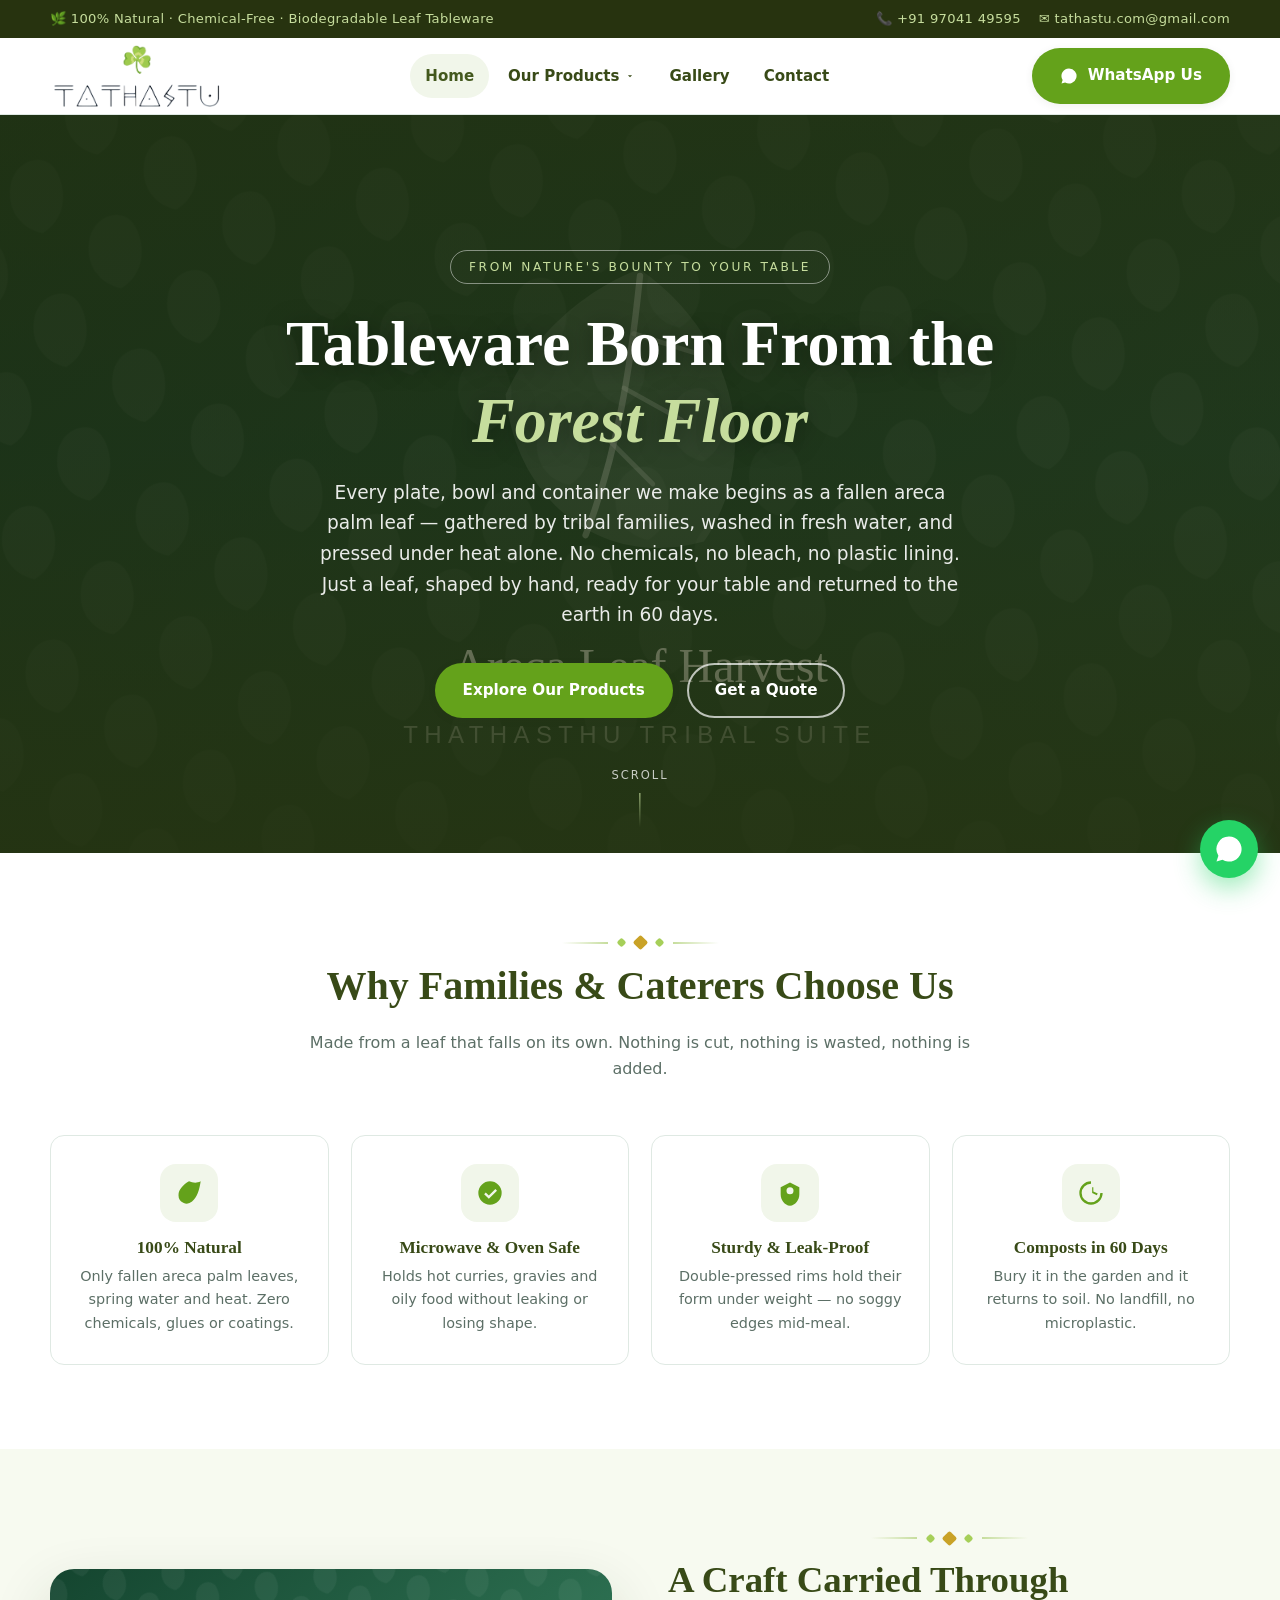
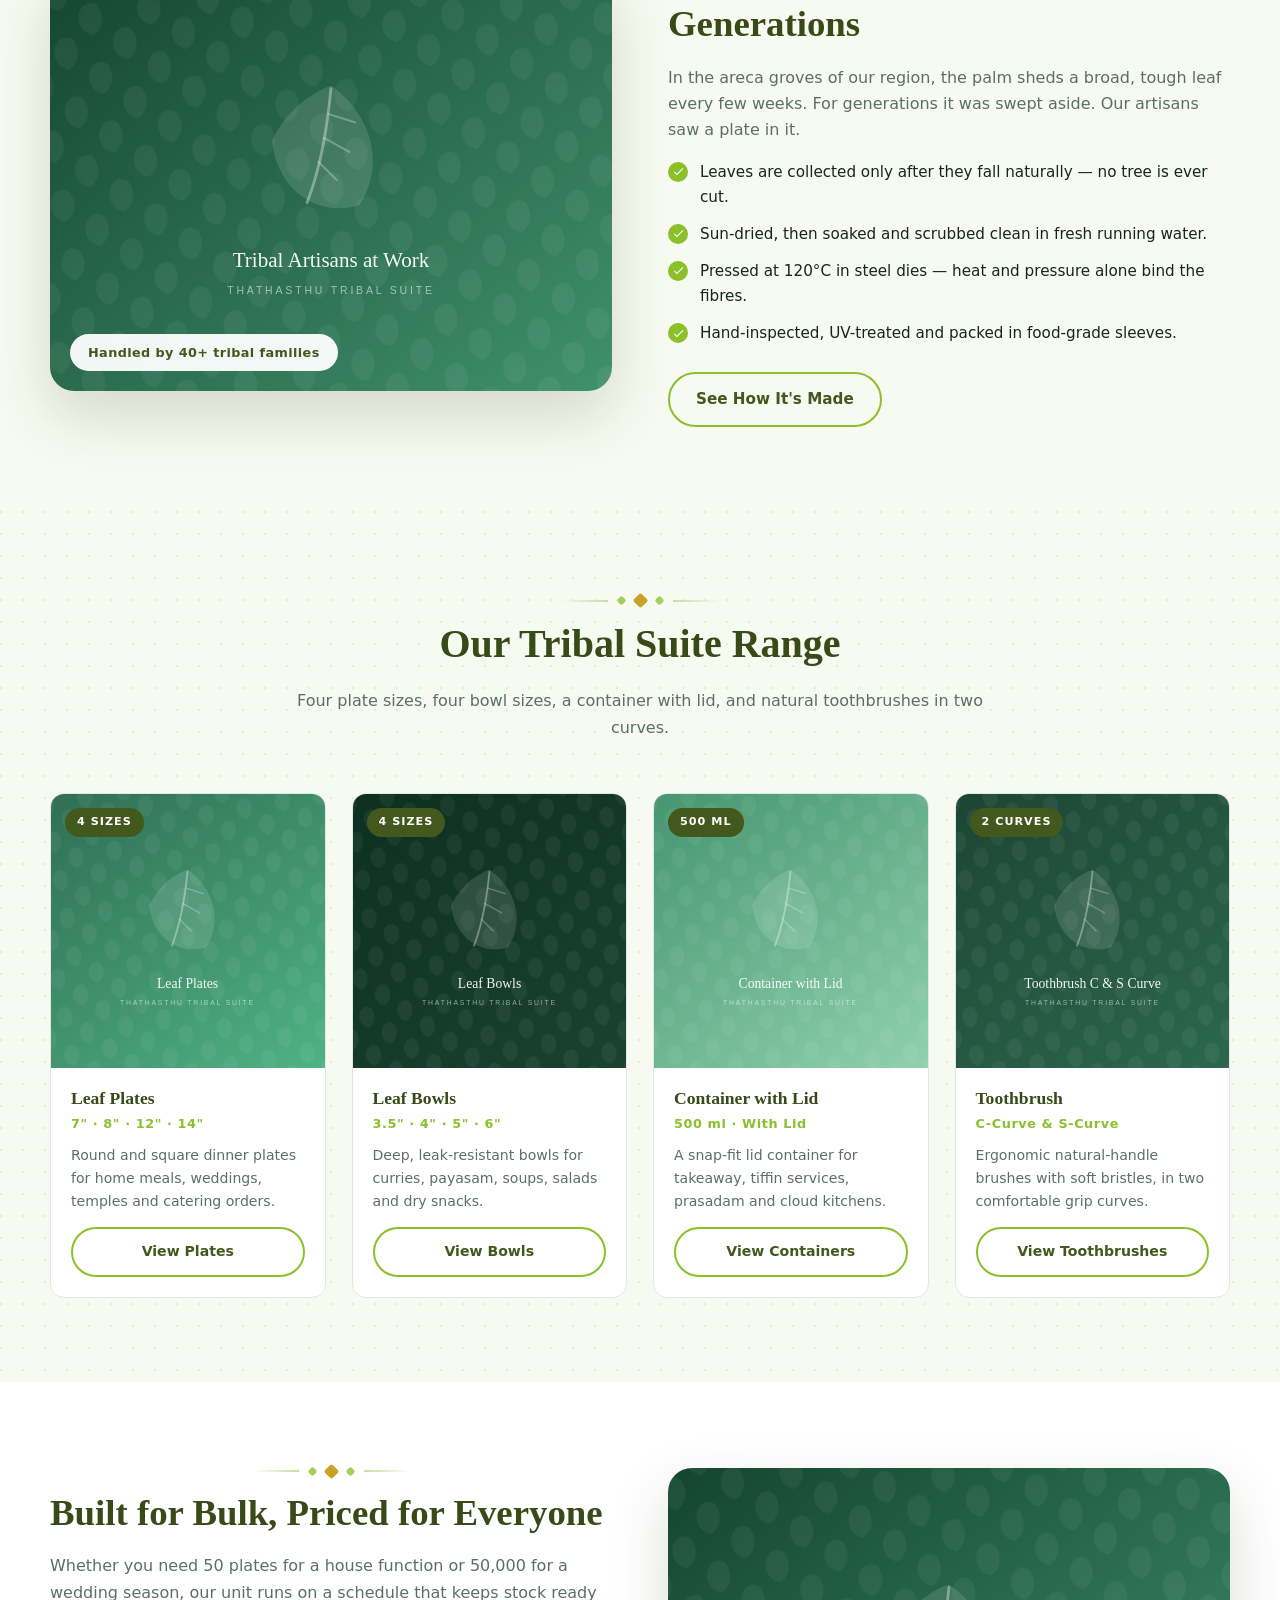
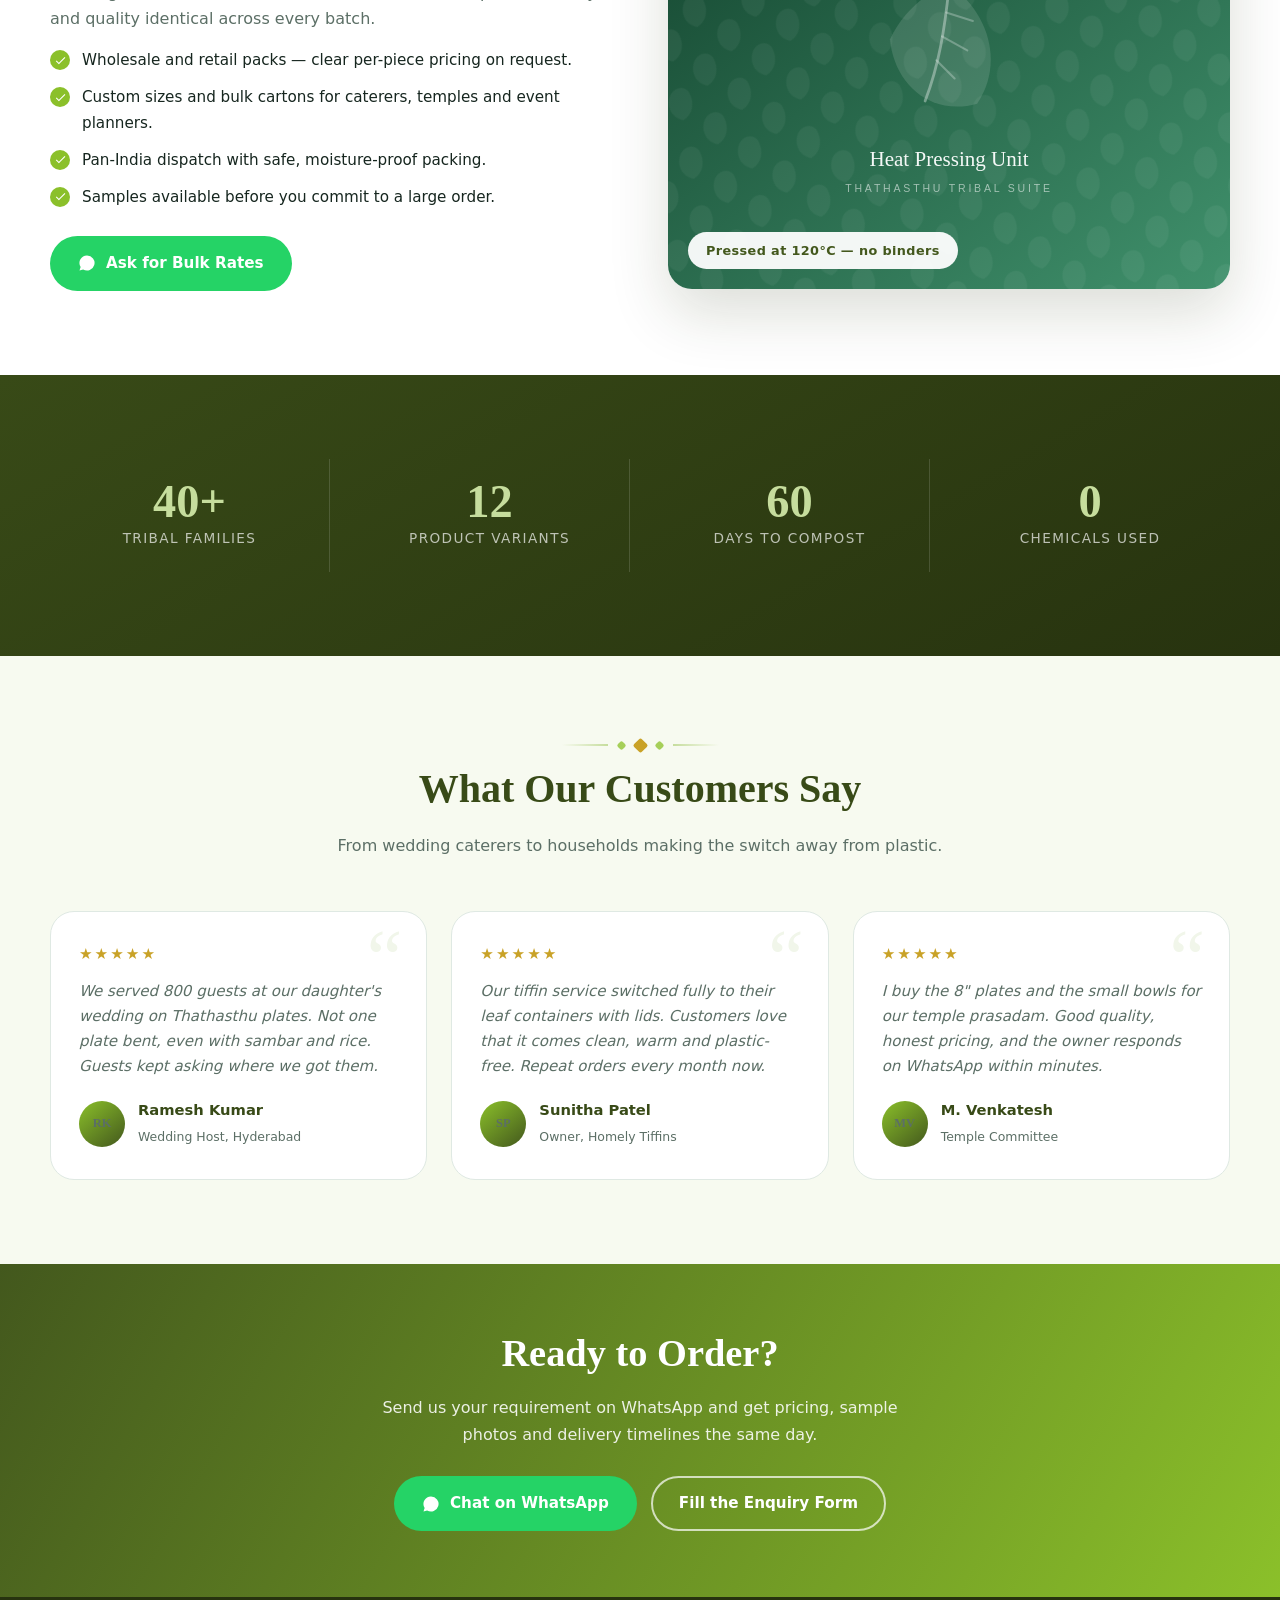
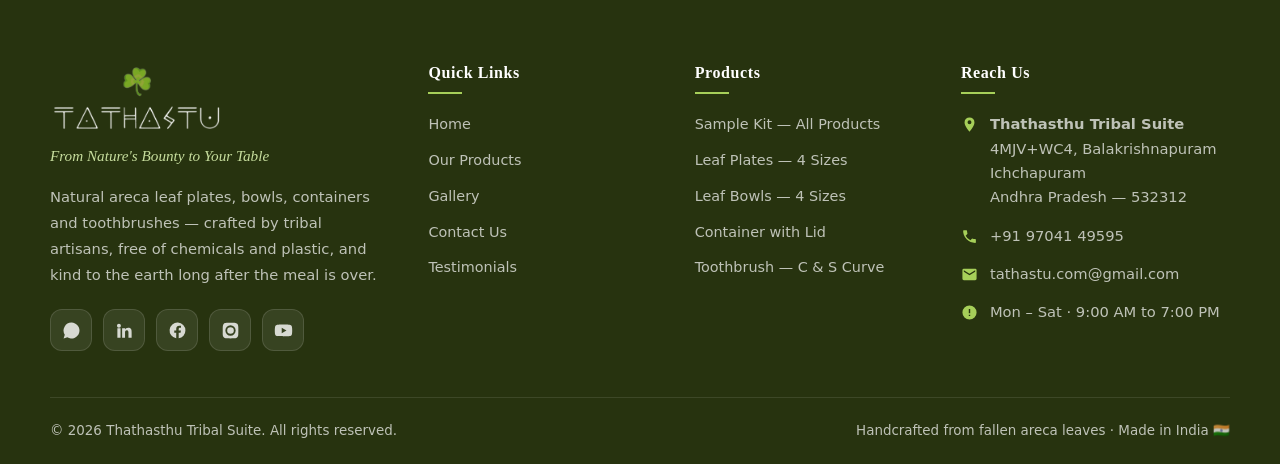
==== index.html @ 4247de31 "push" ====
<!DOCTYPE html>
<html lang="en">
<head>
<meta charset="UTF-8">
<meta name="viewport" content="width=device-width, initial-scale=1">
<title>Thathasthu Tribal Suite — Areca Leaf Plates, Bowls &amp; Containers</title>
<meta name="description" content="Thathasthu Tribal Suite crafts 100% natural areca leaf plates, bowls, containers with lid and toothbrushes. Chemical-free, biodegradable, microwave safe tableware made by tribal artisans.">
<link rel="canonical" href="https://tathastu-sustainable.com/">
<meta property="og:type" content="website">
<meta property="og:url" content="https://tathastu-sustainable.com/">
<meta property="og:title" content="Thathasthu Tribal Suite — Areca Leaf Plates, Bowls & Containers">
<meta property="og:description" content="Thathasthu Tribal Suite crafts 100% natural areca leaf plates, bowls, containers with lid and toothbrushes. Chemical-free, biodegradable, microwave safe tableware made by tribal artisans.">
<meta property="og:image" content="https://tathastu-sustainable.com/images/logo.png">
<meta name="twitter:card" content="summary_large_image">
<link rel="icon" type="image/png" href="images/favicon.png">
<link rel="stylesheet" href="assets/css/style.css">
</head>
<body>

<!-- ================= HEADER ================= -->
<div class="topbar">
  <div class="wrap">
    <span>🌿 100% Natural · Chemical-Free · Biodegradable Leaf Tableware</span>
    <div class="topbar-links">
      <a data-href="tel">📞 <span data-site="phone">+91 99999 99999</span></a>
      <a data-href="mail">✉ <span data-site="email">tathastu.com@gmail.com</span></a>
    </div>
  </div>
</div>

<header class="site-header">
  <div class="wrap">
    <a href="index.html" class="logo">
      <img src="images/logo.png" alt="Thathasthu" class="logo-img">
    </a>

    <nav class="nav" id="nav">
      <div class="nav-item"><a href="index.html">Home</a></div>

      <div class="nav-item has-sub">
        <a href="products.html">Our Products
          <svg class="caret" viewBox="0 0 24 24"><path d="M7 10l5 5 5-5z"/></svg>
        </a>
        <ul class="subnav">
          <li><a href="products.html#sample-kit">Sample Kit <span>1 of every product</span></a></li>
          <li><a href="products.html#plates">Leaf Plates <span>4 sizes · 7" to 14"</span></a></li>
          <li><a href="products.html#bowls">Leaf Bowls <span>4 sizes · 3.5" to 6"</span></a></li>
          <li><a href="products.html#containers">Container with Lid <span>Leak-resistant, stackable</span></a></li>
          <li><a href="products.html#toothbrush">Toothbrush <span>C-Curve &amp; S-Curve</span></a></li>
        </ul>
      </div>

      <div class="nav-item"><a href="gallery.html">Gallery</a></div>
      <div class="nav-item"><a href="contact.html">Contact</a></div>
    </nav>

    <div class="header-cta">
      <a class="btn btn-primary" data-wa="Hello Thathasthu! I'd like to enquire about your leaf products.">
        <svg viewBox="0 0 24 24"><path d="M17.5 14.4c-.3-.2-1.8-.9-2-1-.3-.1-.5-.2-.7.2s-.8 1-1 1.2c-.2.2-.4.2-.7.1-.3-.2-1.3-.5-2.4-1.5-.9-.8-1.5-1.8-1.7-2.1-.2-.3 0-.5.1-.7l.5-.6c.2-.2.2-.3.3-.5.1-.2 0-.4 0-.6l-1-2.2c-.2-.5-.5-.5-.7-.5h-.6c-.2 0-.6.1-.9.4-.3.3-1.2 1.1-1.2 2.7s1.2 3.2 1.3 3.4c.2.2 2.3 3.6 5.6 5 3.3 1.3 3.3.9 3.9.8.6 0 1.8-.7 2.1-1.5.3-.7.3-1.4.2-1.5-.1-.2-.3-.3-.6-.4zM12 2a10 10 0 0 0-8.5 15.3L2 22l4.8-1.5A10 10 0 1 0 12 2z"/></svg>
        WhatsApp Us
      </a>
      <button class="burger" aria-label="Menu" aria-controls="nav"><i></i></button>
    </div>
  </div>
</header>
<div class="nav-backdrop"></div>

<!-- ================= HERO ================= -->
<section class="hero">
  <div class="hero-bg" data-bg="images/hero-forest-leaf.jpg" data-label="Areca Leaf Harvest"></div>
  <div class="wrap hero-inner">
    <span class="eyebrow">From Nature's Bounty to Your Table</span>
    <h1>Tableware Born From the <em>Forest Floor</em></h1>
    <p>
      Every plate, bowl and container we make begins as a fallen areca palm leaf — gathered by tribal
      families, washed in fresh water, and pressed under heat alone. No chemicals, no bleach, no plastic
      lining. Just a leaf, shaped by hand, ready for your table and returned to the earth in 60 days.
    </p>
    <div class="hero-actions">
      <a href="products.html" class="btn btn-primary">Explore Our Products</a>
      <a href="contact.html" class="btn btn-ghost">Get a Quote</a>
    </div>
  </div>
  <span class="scroll-cue">Scroll</span>
</section>

<!-- ================= WHY US ================= -->
<section class="section">
  <div class="wrap">
    <div class="section-head reveal">
      <div class="motif"><span></span><span></span><span></span></div>
      <h2>Why Families &amp; Caterers Choose Us</h2>
      <p>Made from a leaf that falls on its own. Nothing is cut, nothing is wasted, nothing is added.</p>
    </div>
    <div class="features">
      <div class="feature reveal">
        <span class="ico"><svg viewBox="0 0 24 24"><path d="M12 2C7 5 3 9 3 14a7 7 0 0 0 11.6 5.3C19 16 21 9 22 2c-4 2-7 1-10 0z"/></svg></span>
        <h3>100% Natural</h3>
        <p>Only fallen areca palm leaves, spring water and heat. Zero chemicals, glues or coatings.</p>
      </div>
      <div class="feature reveal">
        <span class="ico"><svg viewBox="0 0 24 24"><path d="M12 22a10 10 0 1 1 0-20 10 10 0 0 1 0 20zm-1-5 7-7-1.4-1.4L11 14.2 8.4 11.6 7 13z"/></svg></span>
        <h3>Microwave &amp; Oven Safe</h3>
        <p>Holds hot curries, gravies and oily food without leaking or losing shape.</p>
      </div>
      <div class="feature reveal">
        <span class="ico"><svg viewBox="0 0 24 24"><path d="M12 3 4 7v6c0 5 3.4 9.3 8 10 4.6-.7 8-5 8-10V7l-8-4zm0 4a3 3 0 1 1 0 6 3 3 0 0 1 0-6z"/></svg></span>
        <h3>Sturdy &amp; Leak-Proof</h3>
        <p>Double-pressed rims hold their form under weight — no soggy edges mid-meal.</p>
      </div>
      <div class="feature reveal">
        <span class="ico"><svg viewBox="0 0 24 24"><path d="M12 2a10 10 0 1 0 10 10h-2a8 8 0 1 1-8-8V2zm1 5v5l4 2 .8-1.6L14 10.8V7z"/></svg></span>
        <h3>Composts in 60 Days</h3>
        <p>Bury it in the garden and it returns to soil. No landfill, no microplastic.</p>
      </div>
    </div>
  </div>
</section>

<!-- ================= STORY SPLIT 1 ================= -->
<section class="section section--tint">
  <div class="wrap split">
    <div class="split-media reveal">
      <img src="images/story-artisan.jpg" data-label="Tribal Artisans at Work" data-seed="1" alt="Tribal artisan sorting areca palm leaves before pressing">
      <span class="badge">Handled by 40+ tribal families</span>
    </div>
    <div class="split-body reveal">
      <div class="motif"><span></span><span></span><span></span></div>
      <h2>A Craft Carried Through Generations</h2>
      <p>
        In the areca groves of our region, the palm sheds a broad, tough leaf every few weeks. For
        generations it was swept aside. Our artisans saw a plate in it.
      </p>
      <ul class="checklist">
        <li>Leaves are collected only after they fall naturally — no tree is ever cut.</li>
        <li>Sun-dried, then soaked and scrubbed clean in fresh running water.</li>
        <li>Pressed at 120°C in steel dies — heat and pressure alone bind the fibres.</li>
        <li>Hand-inspected, UV-treated and packed in food-grade sleeves.</li>
      </ul>
      <a href="gallery.html" class="btn btn-outline">See How It's Made</a>
    </div>
  </div>
</section>

<!-- ================= PRODUCT PREVIEW ================= -->
<section class="section section--pattern">
  <div class="wrap">
    <div class="section-head reveal">
      <div class="motif"><span></span><span></span><span></span></div>
      <h2>Our Tribal Suite Range</h2>
      <p>Four plate sizes, four bowl sizes, a container with lid, and natural toothbrushes in two curves.</p>
    </div>

    <div class="product-grid">
      <article class="card reveal">
        <div class="card-media">
          <span class="tag">4 Sizes</span>
          <img src="images/cat-plates.jpg" data-label="Leaf Plates" data-seed="2" alt="Areca leaf plates in four sizes stacked together">
        </div>
        <div class="card-body">
          <h3>Leaf Plates</h3>
          <div class="size">7" · 8" · 12" · 14"</div>
          <p>Round and square dinner plates for home meals, weddings, temples and catering orders.</p>
          <a href="products.html#plates" class="btn btn-outline">View Plates</a>
        </div>
      </article>

      <article class="card reveal">
        <div class="card-media">
          <span class="tag">4 Sizes</span>
          <img src="images/cat-bowls.jpg" data-label="Leaf Bowls" data-seed="3" alt="Areca leaf bowls in four capacities">
        </div>
        <div class="card-body">
          <h3>Leaf Bowls</h3>
          <div class="size">3.5" · 4" · 5" · 6"</div>
          <p>Deep, leak-resistant bowls for curries, payasam, soups, salads and dry snacks.</p>
          <a href="products.html#bowls" class="btn btn-outline">View Bowls</a>
        </div>
      </article>

      <article class="card reveal">
        <div class="card-media">
          <span class="tag">500 ml</span>
          <img src="images/cat-container.jpg" data-label="Container with Lid" data-seed="4" alt="Areca leaf food container with matching lid">
        </div>
        <div class="card-body">
          <h3>Container with Lid</h3>
          <div class="size">500 ml · With Lid</div>
          <p>A snap-fit lid container for takeaway, tiffin services, prasadam and cloud kitchens.</p>
          <a href="products.html#containers" class="btn btn-outline">View Containers</a>
        </div>
      </article>

      <article class="card reveal">
        <div class="card-media">
          <span class="tag">2 Curves</span>
          <img src="images/cat-toothbrush.jpg" data-label="Toothbrush C &amp; S Curve" data-seed="5" alt="Natural toothbrushes in C-curve and S-curve handle shapes">
        </div>
        <div class="card-body">
          <h3>Toothbrush</h3>
          <div class="size">C-Curve &amp; S-Curve</div>
          <p>Ergonomic natural-handle brushes with soft bristles, in two comfortable grip curves.</p>
          <a href="products.html#toothbrush" class="btn btn-outline">View Toothbrushes</a>
        </div>
      </article>
    </div>
  </div>
</section>

<!-- ================= STORY SPLIT 2 ================= -->
<section class="section">
  <div class="wrap split reverse">
    <div class="split-media reveal">
      <img src="images/story-pressing.jpg" data-label="Heat Pressing Unit" data-seed="6" alt="Leaf being heat pressed into a plate in the production unit">
      <span class="badge">Pressed at 120°C — no binders</span>
    </div>
    <div class="split-body reveal">
      <div class="motif"><span></span><span></span><span></span></div>
      <h2>Built for Bulk, Priced for Everyone</h2>
      <p>
        Whether you need 50 plates for a house function or 50,000 for a wedding season, our unit
        runs on a schedule that keeps stock ready and quality identical across every batch.
      </p>
      <ul class="checklist">
        <li>Wholesale and retail packs — clear per-piece pricing on request.</li>
        <li>Custom sizes and bulk cartons for caterers, temples and event planners.</li>
        <li>Pan-India dispatch with safe, moisture-proof packing.</li>
        <li>Samples available before you commit to a large order.</li>
      </ul>
      <a class="btn btn-wa" data-wa="Hello Thathasthu! I'd like bulk pricing for leaf plates and bowls. Please share your rate list.">
        <svg viewBox="0 0 24 24"><path d="M17.5 14.4c-.3-.2-1.8-.9-2-1-.3-.1-.5-.2-.7.2s-.8 1-1 1.2c-.2.2-.4.2-.7.1-.3-.2-1.3-.5-2.4-1.5-.9-.8-1.5-1.8-1.7-2.1-.2-.3 0-.5.1-.7l.5-.6c.2-.2.2-.3.3-.5.1-.2 0-.4 0-.6l-1-2.2c-.2-.5-.5-.5-.7-.5h-.6c-.2 0-.6.1-.9.4-.3.3-1.2 1.1-1.2 2.7s1.2 3.2 1.3 3.4c.2.2 2.3 3.6 5.6 5 3.3 1.3 3.3.9 3.9.8.6 0 1.8-.7 2.1-1.5.3-.7.3-1.4.2-1.5-.1-.2-.3-.3-.6-.4zM12 2a10 10 0 0 0-8.5 15.3L2 22l4.8-1.5A10 10 0 1 0 12 2z"/></svg>
        Ask for Bulk Rates
      </a>
    </div>
  </div>
</section>

<!-- ================= STATS ================= -->
<section class="section section--dark">
  <div class="wrap">
    <div class="stats">
      <div class="stat reveal"><b>40+</b><span>Tribal Families</span></div>
      <div class="stat reveal"><b>12</b><span>Product Variants</span></div>
      <div class="stat reveal"><b>60</b><span>Days to Compost</span></div>
      <div class="stat reveal"><b>0</b><span>Chemicals Used</span></div>
    </div>
  </div>
</section>

<!-- ================= TESTIMONIALS ================= -->
<section class="section section--tint" id="testimonials">
  <div class="wrap">
    <div class="section-head reveal">
      <div class="motif"><span></span><span></span><span></span></div>
      <h2>What Our Customers Say</h2>
      <p>From wedding caterers to households making the switch away from plastic.</p>
    </div>
    <div class="testi-track">
      <div class="testi reveal">
        <div class="stars">★★★★★</div>
        <p>We served 800 guests at our daughter's wedding on Thathasthu plates. Not one plate bent, even with sambar and rice. Guests kept asking where we got them.</p>
        <div class="testi-who">
          <span class="avatar">RK</span>
          <div><b>Ramesh Kumar</b><span>Wedding Host, Hyderabad</span></div>
        </div>
      </div>
      <div class="testi reveal">
        <div class="stars">★★★★★</div>
        <p>Our tiffin service switched fully to their leaf containers with lids. Customers love that it comes clean, warm and plastic-free. Repeat orders every month now.</p>
        <div class="testi-who">
          <span class="avatar">SP</span>
          <div><b>Sunitha Patel</b><span>Owner, Homely Tiffins</span></div>
        </div>
      </div>
      <div class="testi reveal">
        <div class="stars">★★★★★</div>
        <p>I buy the 8" plates and the small bowls for our temple prasadam. Good quality, honest pricing, and the owner responds on WhatsApp within minutes.</p>
        <div class="testi-who">
          <span class="avatar">MV</span>
          <div><b>M. Venkatesh</b><span>Temple Committee</span></div>
        </div>
      </div>
    </div>
  </div>
</section>

<!-- ================= CTA ================= -->
<section class="cta-band">
  <div class="wrap">
    <h2>Ready to Order?</h2>
    <p>Send us your requirement on WhatsApp and get pricing, sample photos and delivery timelines the same day.</p>
    <div class="hero-actions">
      <a class="btn btn-wa" data-wa="Hello Thathasthu! I'd like to place an order. Please share your product list and prices.">
        <svg viewBox="0 0 24 24"><path d="M17.5 14.4c-.3-.2-1.8-.9-2-1-.3-.1-.5-.2-.7.2s-.8 1-1 1.2c-.2.2-.4.2-.7.1-.3-.2-1.3-.5-2.4-1.5-.9-.8-1.5-1.8-1.7-2.1-.2-.3 0-.5.1-.7l.5-.6c.2-.2.2-.3.3-.5.1-.2 0-.4 0-.6l-1-2.2c-.2-.5-.5-.5-.7-.5h-.6c-.2 0-.6.1-.9.4-.3.3-1.2 1.1-1.2 2.7s1.2 3.2 1.3 3.4c.2.2 2.3 3.6 5.6 5 3.3 1.3 3.3.9 3.9.8.6 0 1.8-.7 2.1-1.5.3-.7.3-1.4.2-1.5-.1-.2-.3-.3-.6-.4zM12 2a10 10 0 0 0-8.5 15.3L2 22l4.8-1.5A10 10 0 1 0 12 2z"/></svg>
        Chat on WhatsApp
      </a>
      <a href="contact.html" class="btn btn-ghost">Fill the Enquiry Form</a>
    </div>
  </div>
</section>

<!-- ================= FOOTER ================= -->
<footer class="site-footer">
  <div class="wrap">
    <div class="footer-grid">
      <div>
        <div class="footer-logo">
          <img src="images/logo-white.png" alt="Thathasthu" class="logo-img">
        </div>
        <span class="footer-tagline">From Nature's Bounty to Your Table</span>
        <p>
          Natural areca leaf plates, bowls, containers and toothbrushes — crafted by tribal artisans,
          free of chemicals and plastic, and kind to the earth long after the meal is over.
        </p>
        <div class="socials">
          <a class="wa" data-social="whatsapp" target="_blank" rel="noopener" aria-label="WhatsApp">
            <svg viewBox="0 0 24 24"><path d="M17.5 14.4c-.3-.2-1.8-.9-2-1-.3-.1-.5-.2-.7.2s-.8 1-1 1.2c-.2.2-.4.2-.7.1-.3-.2-1.3-.5-2.4-1.5-.9-.8-1.5-1.8-1.7-2.1-.2-.3 0-.5.1-.7l.5-.6c.2-.2.2-.3.3-.5.1-.2 0-.4 0-.6l-1-2.2c-.2-.5-.5-.5-.7-.5h-.6c-.2 0-.6.1-.9.4-.3.3-1.2 1.1-1.2 2.7s1.2 3.2 1.3 3.4c.2.2 2.3 3.6 5.6 5 3.3 1.3 3.3.9 3.9.8.6 0 1.8-.7 2.1-1.5.3-.7.3-1.4.2-1.5-.1-.2-.3-.3-.6-.4zM12 2a10 10 0 0 0-8.5 15.3L2 22l4.8-1.5A10 10 0 1 0 12 2z"/></svg>
          </a>
          <a class="li" data-social="linkedin" target="_blank" rel="noopener" aria-label="LinkedIn">
            <svg viewBox="0 0 24 24"><path d="M4.98 3.5a2.5 2.5 0 1 1 0 5 2.5 2.5 0 0 1 0-5zM3 9h4v12H3zM9 9h3.8v1.7h.05c.53-1 1.83-2.05 3.76-2.05C20.4 8.65 21 11 21 14.1V21h-4v-6.1c0-1.45-.03-3.3-2-3.3-2.01 0-2.32 1.57-2.32 3.2V21H9z"/></svg>
          </a>
          <a class="fb" data-social="facebook" target="_blank" rel="noopener" aria-label="Facebook">
            <svg viewBox="0 0 24 24"><path d="M22 12a10 10 0 1 0-11.6 9.9v-7H7.9V12h2.5V9.8c0-2.5 1.5-3.9 3.8-3.9 1.1 0 2.2.2 2.2.2v2.5h-1.3c-1.2 0-1.6.8-1.6 1.6V12h2.8l-.45 2.9h-2.35v7A10 10 0 0 0 22 12z"/></svg>
          </a>
          <a class="ig" data-social="instagram" target="_blank" rel="noopener" aria-label="Instagram">
            <svg viewBox="0 0 24 24"><path d="M12 2.2c3.2 0 3.6 0 4.9.07 1.2.05 1.8.25 2.2.42.6.22 1 .48 1.4.9.42.4.68.8.9 1.4.17.4.37 1 .42 2.2.07 1.3.07 1.7.07 4.9s0 3.6-.07 4.9c-.05 1.2-.25 1.8-.42 2.2-.22.6-.48 1-.9 1.4-.4.42-.8.68-1.4.9-.4.17-1 .37-2.2.42-1.3.07-1.7.07-4.9.07s-3.6 0-4.9-.07c-1.2-.05-1.8-.25-2.2-.42-.6-.22-1-.48-1.4-.9-.42-.4-.68-.8-.9-1.4-.17-.4-.37-1-.42-2.2C2.2 15.6 2.2 15.2 2.2 12s0-3.6.07-4.9c.05-1.2.25-1.8.42-2.2.22-.6.48-1 .9-1.4.4-.42.8-.68 1.4-.9.4-.17 1-.37 2.2-.42C8.4 2.2 8.8 2.2 12 2.2zm0 3.3a6.5 6.5 0 1 0 0 13 6.5 6.5 0 0 0 0-13zm0 10.7a4.2 4.2 0 1 1 0-8.4 4.2 4.2 0 0 1 0 8.4zm6.8-10.9a1.5 1.5 0 1 1-3 0 1.5 1.5 0 0 1 3 0z"/></svg>
          </a>
          <a class="yt" data-social="youtube" target="_blank" rel="noopener" aria-label="YouTube">
            <svg viewBox="0 0 24 24"><path d="M23 12s0-3.5-.45-5.17a2.7 2.7 0 0 0-1.9-1.9C18.97 4.5 12 4.5 12 4.5s-6.97 0-8.65.43a2.7 2.7 0 0 0-1.9 1.9C1 8.5 1 12 1 12s0 3.5.45 5.17a2.7 2.7 0 0 0 1.9 1.9c1.68.43 8.65.43 8.65.43s6.97 0 8.65-.43a2.7 2.7 0 0 0 1.9-1.9C23 15.5 23 12 23 12zM9.75 15.5v-7l6 3.5z"/></svg>
          </a>
        </div>
      </div>

      <div>
        <h4>Quick Links</h4>
        <ul class="f-links">
          <li><a href="index.html">Home</a></li>
          <li><a href="products.html">Our Products</a></li>
          <li><a href="gallery.html">Gallery</a></li>
          <li><a href="contact.html">Contact Us</a></li>
          <li><a href="index.html#testimonials">Testimonials</a></li>
        </ul>
      </div>

      <div>
        <h4>Products</h4>
        <ul class="f-links">
          <li><a href="products.html#sample-kit">Sample Kit — All Products</a></li>
          <li><a href="products.html#plates">Leaf Plates — 4 Sizes</a></li>
          <li><a href="products.html#bowls">Leaf Bowls — 4 Sizes</a></li>
          <li><a href="products.html#containers">Container with Lid</a></li>
          <li><a href="products.html#toothbrush">Toothbrush — C &amp; S Curve</a></li>
        </ul>
      </div>

      <div>
        <h4>Reach Us</h4>
        <ul class="f-contact">
          <li>
            <svg viewBox="0 0 24 24"><path d="M12 2a7 7 0 0 0-7 7c0 5.3 7 13 7 13s7-7.7 7-13a7 7 0 0 0-7-7zm0 9.5A2.5 2.5 0 1 1 12 6a2.5 2.5 0 0 1 0 5.5z"/></svg>
            <span>
              <b data-site="addr1">Thathasthu Tribal Suite</b><br>
              <span data-site="addr2">4MJV+WC4, Balakrishnapuram</span><br>
              <span data-site="city">Ichchapuram</span><br>
              <span data-site="state">Andhra Pradesh</span> — <span data-site="pin">532312</span>
            </span>
          </li>
          <li>
            <svg viewBox="0 0 24 24"><path d="M6.6 10.8a15.5 15.5 0 0 0 6.6 6.6l2.2-2.2c.3-.3.7-.4 1-.2 1.2.4 2.4.6 3.6.6.6 0 1 .4 1 1V20c0 .6-.4 1-1 1A17 17 0 0 1 3 4c0-.6.4-1 1-1h3.5c.6 0 1 .4 1 1 0 1.3.2 2.5.6 3.6.1.3 0 .7-.2 1z"/></svg>
            <a data-href="tel"><span data-site="phone">+91 99999 99999</span></a>
          </li>
          <li>
            <svg viewBox="0 0 24 24"><path d="M20 4H4a2 2 0 0 0-2 2v12a2 2 0 0 0 2 2h16a2 2 0 0 0 2-2V6a2 2 0 0 0-2-2zm0 4-8 5-8-5V6l8 5 8-5z"/></svg>
            <a data-href="mail"><span data-site="email">tathastu.com@gmail.com</span></a>
          </li>
          <li>
            <svg viewBox="0 0 24 24"><path d="M12 2a10 10 0 1 0 10 10A10 10 0 0 0 12 2zm1 15h-2v-2h2zm0-4h-2V7h2z"/></svg>
            <span>Mon – Sat · 9:00 AM to 7:00 PM</span>
          </li>
        </ul>
      </div>
    </div>

    <div class="footer-bottom">
      <span>© <span data-site="year">2026</span> <span data-site="brand">Thathasthu</span> Tribal Suite. All rights reserved.</span>
      <span>Handcrafted from fallen areca leaves · Made in India 🇮🇳</span>
    </div>
  </div>
</footer>

<a class="wa-float" data-wa="Hello Thathasthu! I'd like to know more about your leaf products." aria-label="Chat on WhatsApp">
  <svg viewBox="0 0 24 24"><path d="M17.5 14.4c-.3-.2-1.8-.9-2-1-.3-.1-.5-.2-.7.2s-.8 1-1 1.2c-.2.2-.4.2-.7.1-.3-.2-1.3-.5-2.4-1.5-.9-.8-1.5-1.8-1.7-2.1-.2-.3 0-.5.1-.7l.5-.6c.2-.2.2-.3.3-.5.1-.2 0-.4 0-.6l-1-2.2c-.2-.5-.5-.5-.7-.5h-.6c-.2 0-.6.1-.9.4-.3.3-1.2 1.1-1.2 2.7s1.2 3.2 1.3 3.4c.2.2 2.3 3.6 5.6 5 3.3 1.3 3.3.9 3.9.8.6 0 1.8-.7 2.1-1.5.3-.7.3-1.4.2-1.5-.1-.2-.3-.3-.6-.4zM12 2a10 10 0 0 0-8.5 15.3L2 22l4.8-1.5A10 10 0 1 0 12 2z"/></svg>
</a>

<script src="assets/js/main.js"></script>
</body>
</html>
---- assets/css/style.css ----
/* ============================================================
   Thathasthu Tribal Suite — Apple Green & White Theme
   ============================================================ */

/* ---------- Design tokens ---------- */
:root {
  --forest-900: #27330f;
  --forest-800: #384a17;
  --forest-700: #43581d;
  --forest-600: #64a21b;
  --forest-500: #8bc02a;
  --forest-400: #a6cf59;
  --leaf-300: #c6dd9d;
  --leaf-100: #f1f6ea;

  --white: #ffffff;
  --cream: #f7faf0;
  --ink: #16261f;
  --muted: #5c6f66;
  --line: #dfe9e3;

  --clay: #b9743f;
  --gold: #c9a227;

  --shadow-sm: 0 2px 8px rgba(39, 51, 15, 0.07);
  --shadow-md: 0 10px 30px rgba(39, 51, 15, 0.1);
  --shadow-lg: 0 24px 60px rgba(39, 51, 15, 0.16);

  --radius: 14px;
  --radius-lg: 24px;

  --header-h: 76px;

  --font-display: "Georgia", "Iowan Old Style", "Times New Roman", serif;
  --font-body: "Segoe UI", system-ui, -apple-system, "Helvetica Neue", Arial, sans-serif;

  --wrap: 1180px;
}

/* ---------- Reset ---------- */
*,
*::before,
*::after { box-sizing: border-box; }

html { scroll-behavior: smooth; }

body {
  margin: 0;
  font-family: var(--font-body);
  color: var(--ink);
  background: var(--white);
  line-height: 1.65;
  -webkit-font-smoothing: antialiased;
  overflow-x: hidden;
}

img { max-width: 100%; display: block; }

a { color: var(--forest-600); text-decoration: none; }
a:hover { color: var(--forest-500); }

h1, h2, h3, h4 {
  font-family: var(--font-display);
  color: var(--forest-800);
  line-height: 1.2;
  margin: 0 0 0.5em;
  font-weight: 600;
}

p { margin: 0 0 1em; }

.wrap {
  width: min(100% - 40px, var(--wrap));
  margin-inline: auto;
}

/* ---------- Tribal motif divider ---------- */
.motif {
  display: flex;
  align-items: center;
  justify-content: center;
  gap: 10px;
  margin-bottom: 14px;
}
.motif span {
  width: 7px; height: 7px;
  background: var(--forest-400);
  transform: rotate(45deg);
  border-radius: 2px;
}
.motif span:nth-child(2) { width: 11px; height: 11px; background: var(--gold); }
.motif::before,
.motif::after {
  content: "";
  width: 46px; height: 2px;
  background: linear-gradient(90deg, transparent, var(--leaf-300));
}
.motif::after { background: linear-gradient(90deg, var(--leaf-300), transparent); }

/* ---------- Buttons ---------- */
.btn {
  display: inline-flex;
  align-items: center;
  gap: 10px;
  padding: 13px 26px;
  border-radius: 999px;
  font-weight: 600;
  font-size: 0.95rem;
  border: 2px solid transparent;
  cursor: pointer;
  transition: transform 0.18s ease, box-shadow 0.18s ease, background 0.18s ease, color 0.18s ease;
  font-family: inherit;
}
.btn:hover { transform: translateY(-2px); }
.btn-primary {
  background: var(--forest-600);
  color: var(--white);
  box-shadow: var(--shadow-sm);
}
.btn-primary:hover { background: var(--forest-700); color: var(--white); box-shadow: var(--shadow-md); }
.btn-ghost {
  background: transparent;
  color: var(--white);
  border-color: rgba(255, 255, 255, 0.7);
}
.btn-ghost:hover { background: var(--white); color: var(--forest-800); }
.btn-outline {
  background: transparent;
  color: var(--forest-700);
  border-color: var(--forest-500);
}
.btn-outline:hover { background: var(--forest-600); color: var(--white); }
.btn-wa { background: #25d366; color: #fff; }
.btn-wa:hover { background: #1da851; color: #fff; }
.btn svg { width: 18px; height: 18px; fill: currentColor; }

/* ============================================================
   HEADER
   ============================================================ */
.topbar {
  background: var(--forest-900);
  color: var(--leaf-300);
  font-size: 0.82rem;
  letter-spacing: 0.3px;
}
.topbar .wrap {
  display: flex;
  justify-content: space-between;
  align-items: center;
  gap: 16px;
  min-height: 38px;
  flex-wrap: wrap;
}
.topbar a { color: var(--leaf-300); }
.topbar a:hover { color: var(--white); }
.topbar-links { display: flex; gap: 18px; align-items: center; }

.site-header {
  position: sticky;
  top: 0;
  z-index: 60;
  background: rgba(255, 255, 255, 0.96);
  backdrop-filter: blur(10px);
  border-bottom: 1px solid var(--line);
  transition: box-shadow 0.25s ease;
}
.site-header.scrolled { box-shadow: var(--shadow-sm); }
.site-header .wrap {
  display: flex;
  align-items: center;
  justify-content: space-between;
  gap: 20px;
  min-height: var(--header-h);
}

/* Logo */
.logo { display: flex; align-items: center; gap: 12px; }
.logo-img { height: 70px; width: auto; display: block; }

/* Nav */
.nav { display: flex; align-items: center; gap: 4px; }
.nav-item { position: relative; }
.nav-item > a {
  display: flex;
  align-items: center;
  gap: 6px;
  padding: 10px 15px;
  border-radius: 999px;
  color: var(--forest-800);
  font-weight: 600;
  font-size: 0.94rem;
  transition: background 0.18s ease, color 0.18s ease;
}
.nav-item > a:hover,
.nav-item.active > a { background: var(--leaf-100); color: var(--forest-700); }
.nav-item > a .caret { width: 10px; height: 10px; fill: currentColor; transition: transform 0.2s ease; }
.nav-item:hover > a .caret { transform: rotate(180deg); }

/* Dropdown sub-headings */
.subnav {
  position: absolute;
  top: calc(100% + 10px);
  left: 0;
  min-width: 260px;
  background: var(--white);
  border: 1px solid var(--line);
  border-radius: var(--radius);
  box-shadow: var(--shadow-md);
  padding: 10px;
  opacity: 0;
  visibility: hidden;
  transform: translateY(8px);
  transition: all 0.2s ease;
  list-style: none;
  margin: 0;
}
.nav-item:hover .subnav,
.nav-item:focus-within .subnav {
  opacity: 1; visibility: visible; transform: translateY(0);
}
.subnav::before {
  content: "";
  position: absolute;
  top: -10px; left: 0; right: 0; height: 10px;
}
.subnav a {
  display: block;
  padding: 10px 14px;
  border-radius: 10px;
  color: var(--ink);
  font-size: 0.9rem;
  font-weight: 500;
}
.subnav a span { display: block; font-size: 0.76rem; color: var(--muted); font-weight: 400; }
.subnav a:hover { background: var(--leaf-100); color: var(--forest-700); }

.header-cta { display: flex; align-items: center; gap: 10px; }

/* Burger */
.burger {
  display: none;
  width: 46px; height: 46px;
  border: 1px solid var(--line);
  background: var(--white);
  border-radius: 12px;
  cursor: pointer;
  padding: 0;
  place-items: center;
}
.burger i {
  display: block;
  width: 20px; height: 2px;
  background: var(--forest-700);
  position: relative;
  transition: 0.25s;
}
.burger i::before, .burger i::after {
  content: ""; position: absolute; left: 0;
  width: 20px; height: 2px; background: var(--forest-700);
  transition: 0.25s;
}
.burger i::before { top: -6px; }
.burger i::after { top: 6px; }
.burger.open i { background: transparent; }
.burger.open i::before { top: 0; transform: rotate(45deg); }
.burger.open i::after { top: 0; transform: rotate(-45deg); }

/* ============================================================
   HERO / PAGE BANNERS
   ============================================================ */
.hero {
  position: relative;
  min-height: clamp(520px, 82vh, 780px);
  display: grid;
  place-items: center;
  text-align: center;
  color: var(--white);
  overflow: hidden;
  isolation: isolate;
}
.hero-bg {
  position: absolute;
  inset: 0;
  z-index: -2;
  background-size: cover;
  background-position: center;
  animation: slowzoom 22s ease-in-out infinite alternate;
}
@keyframes slowzoom { from { transform: scale(1); } to { transform: scale(1.08); } }
.hero::after {
  content: "";
  position: absolute; inset: 0; z-index: -1;
  background: linear-gradient(180deg, rgba(39, 51, 15, 0.72), rgba(39, 51, 15, 0.55) 45%, rgba(39, 51, 15, 0.85));
}
.hero-inner { padding: 90px 0; max-width: 860px; }
.hero .eyebrow,
.page-banner .eyebrow {
  display: inline-block;
  border: 1px solid rgba(255, 255, 255, 0.45);
  border-radius: 999px;
  padding: 6px 18px;
  font-size: 0.76rem;
  letter-spacing: 2.6px;
  text-transform: uppercase;
  margin-bottom: 22px;
  color: var(--leaf-300);
}
.hero h1 {
  color: var(--white);
  font-size: clamp(2.2rem, 5.4vw, 4rem);
  margin-bottom: 18px;
  text-shadow: 0 2px 24px rgba(0, 0, 0, 0.35);
}
.hero h1 em { color: var(--leaf-300); font-style: italic; }
.hero p {
  font-size: clamp(1rem, 1.6vw, 1.16rem);
  color: rgba(255, 255, 255, 0.9);
  max-width: 640px;
  margin: 0 auto 32px;
}
.hero-actions { display: flex; gap: 14px; justify-content: center; flex-wrap: wrap; }

.scroll-cue {
  position: absolute;
  bottom: 26px; left: 50%;
  transform: translateX(-50%);
  color: rgba(255, 255, 255, 0.75);
  font-size: 0.72rem;
  letter-spacing: 2px;
  text-transform: uppercase;
  display: grid;
  justify-items: center;
  gap: 8px;
}
.scroll-cue::after {
  content: "";
  width: 1px; height: 34px;
  background: linear-gradient(var(--leaf-300), transparent);
  animation: cue 1.8s ease-in-out infinite;
}
@keyframes cue { 0%,100% { opacity: 0.3; } 50% { opacity: 1; } }

/* Inner page banner */
.page-banner {
  position: relative;
  padding: 92px 0 76px;
  text-align: center;
  color: var(--white);
  isolation: isolate;
  overflow: hidden;
}
.page-banner .banner-bg {
  position: absolute; inset: 0; z-index: -2;
  background-size: cover; background-position: center;
}
.page-banner::after {
  content: ""; position: absolute; inset: 0; z-index: -1;
  background: linear-gradient(180deg, rgba(56, 74, 23, 0.86), rgba(39, 51, 15, 0.9));
}
.page-banner h1 { color: var(--white); font-size: clamp(2rem, 4.4vw, 3rem); margin-bottom: 10px; }
.page-banner p { color: rgba(255, 255, 255, 0.85); max-width: 620px; margin: 0 auto; }
.crumbs {
  font-size: 0.82rem;
  color: var(--leaf-300);
  margin-top: 18px;
  letter-spacing: 0.6px;
}
.crumbs a { color: rgba(255, 255, 255, 0.75); }
.crumbs a:hover { color: var(--white); }

/* ============================================================
   SECTIONS
   ============================================================ */
.section { padding: 84px 0; }
.section--tint { background: var(--cream); }
.section--leaf { background: var(--leaf-100); }
.section--dark {
  background: linear-gradient(150deg, var(--forest-800), var(--forest-900));
  color: rgba(255, 255, 255, 0.86);
}
.section--dark h2, .section--dark h3 { color: var(--white); }
.section--pattern {
  background-color: var(--cream);
  background-image:
    radial-gradient(circle at 1px 1px, rgba(100, 162, 27, 0.14) 1px, transparent 0);
  background-size: 22px 22px;
}

.section-head { text-align: center; max-width: 700px; margin: 0 auto 52px; }
.section-head h2 { font-size: clamp(1.7rem, 3.4vw, 2.5rem); }
.section-head p { color: var(--muted); margin: 0; }
.section--dark .section-head p { color: rgba(255, 255, 255, 0.72); }

/* Feature strip */
.features {
  display: grid;
  grid-template-columns: repeat(auto-fit, minmax(230px, 1fr));
  gap: 22px;
}
.feature {
  background: var(--white);
  border: 1px solid var(--line);
  border-radius: var(--radius);
  padding: 28px 24px;
  text-align: center;
  transition: transform 0.22s ease, box-shadow 0.22s ease, border-color 0.22s ease;
}
.feature:hover { transform: translateY(-6px); box-shadow: var(--shadow-md); border-color: var(--leaf-300); }
.feature .ico {
  width: 58px; height: 58px;
  margin: 0 auto 16px;
  border-radius: 16px;
  background: var(--leaf-100);
  display: grid; place-items: center;
}
.feature .ico svg { width: 28px; height: 28px; fill: var(--forest-600); }
.feature h3 { font-size: 1.08rem; margin-bottom: 6px; }
.feature p { font-size: 0.9rem; color: var(--muted); margin: 0; }

/* Split (image + text) blocks */
.split {
  display: grid;
  grid-template-columns: 1fr 1fr;
  gap: 56px;
  align-items: center;
}
.split.reverse .split-media { order: 2; }
.split-media {
  position: relative;
  border-radius: var(--radius-lg);
  overflow: hidden;
  box-shadow: var(--shadow-lg);
  aspect-ratio: 4 / 3;
}
.split-media img { width: 100%; height: 100%; object-fit: cover; }
.split-media .badge {
  position: absolute;
  left: 20px; bottom: 20px;
  background: rgba(255, 255, 255, 0.94);
  border-radius: 999px;
  padding: 8px 18px;
  font-size: 0.8rem;
  font-weight: 700;
  color: var(--forest-700);
  letter-spacing: 0.4px;
}
.split-body h2 { font-size: clamp(1.6rem, 3vw, 2.3rem); }
.split-body p { color: var(--muted); }
.checklist { list-style: none; padding: 0; margin: 0 0 26px; display: grid; gap: 12px; }
.checklist li { display: flex; gap: 12px; align-items: flex-start; font-size: 0.95rem; }
.checklist li::before {
  content: "";
  flex: none;
  width: 20px; height: 20px;
  margin-top: 2px;
  border-radius: 50%;
  background: var(--forest-500) url("data:image/svg+xml,%3Csvg xmlns='http://www.w3.org/2000/svg' viewBox='0 0 24 24' fill='white'%3E%3Cpath d='M9 16.2 4.8 12l-1.4 1.4L9 19 21 7l-1.4-1.4z'/%3E%3C/svg%3E") center/13px no-repeat;
}

/* Stats */
.stats {
  display: grid;
  grid-template-columns: repeat(auto-fit, minmax(180px, 1fr));
  gap: 20px;
  text-align: center;
}
.stat { padding: 20px; border-right: 1px solid rgba(255, 255, 255, 0.14); }
.stat:last-child { border-right: 0; }
.stat b {
  display: block;
  font-family: var(--font-display);
  font-size: clamp(2rem, 4vw, 2.9rem);
  color: var(--leaf-300);
  line-height: 1;
}
.stat span { font-size: 0.85rem; letter-spacing: 1.4px; text-transform: uppercase; opacity: 0.8; }

/* ============================================================
   PRODUCTS
   ============================================================ */
.cat-tabs {
  display: flex;
  flex-wrap: wrap;
  gap: 10px;
  justify-content: center;
  margin-bottom: 44px;
}
.cat-tabs button {
  padding: 10px 22px;
  border-radius: 999px;
  border: 1px solid var(--line);
  background: var(--white);
  color: var(--forest-700);
  font-weight: 600;
  font-size: 0.9rem;
  cursor: pointer;
  font-family: inherit;
  transition: 0.2s;
}
.cat-tabs button:hover { border-color: var(--forest-400); }
.cat-tabs button.active { background: var(--forest-600); color: var(--white); border-color: var(--forest-600); }

.product-group { margin-bottom: 74px; scroll-margin-top: 120px; }
.group-head {
  display: flex;
  align-items: flex-end;
  justify-content: space-between;
  gap: 24px;
  border-bottom: 2px solid var(--line);
  padding-bottom: 16px;
  margin-bottom: 34px;
  flex-wrap: wrap;
}
.group-head h2 { margin: 0; font-size: 1.7rem; }
.group-head p { margin: 4px 0 0; color: var(--muted); font-size: 0.92rem; }
.group-head .count {
  font-size: 0.78rem;
  background: var(--leaf-100);
  color: var(--forest-700);
  padding: 6px 14px;
  border-radius: 999px;
  font-weight: 700;
  letter-spacing: 0.6px;
}

.product-grid {
  display: grid;
  grid-template-columns: repeat(auto-fill, minmax(250px, 1fr));
  gap: 26px;
}
.card {
  background: var(--white);
  border: 1px solid var(--line);
  border-radius: var(--radius);
  overflow: hidden;
  display: flex;
  flex-direction: column;
  transition: transform 0.24s ease, box-shadow 0.24s ease, border-color 0.24s ease;
}
.card:hover { transform: translateY(-8px); box-shadow: var(--shadow-lg); border-color: var(--leaf-300); }
.card-media {
  position: relative;
  aspect-ratio: 1 / 1;
  background: var(--leaf-100);
  overflow: hidden;
}
.card-media img { width: 100%; height: 100%; object-fit: cover; transition: transform 0.5s ease; }
.card:hover .card-media img { transform: scale(1.07); }
.card-media .tag {
  position: absolute;
  top: 14px; left: 14px;
  background: var(--forest-700);
  color: var(--white);
  font-size: 0.7rem;
  font-weight: 700;
  letter-spacing: 1px;
  text-transform: uppercase;
  padding: 5px 12px;
  border-radius: 999px;
}
.card-body { padding: 20px; display: flex; flex-direction: column; flex: 1; }
.card-body h3 { font-size: 1.1rem; margin-bottom: 4px; }
.card-body .size {
  font-size: 0.8rem;
  color: var(--forest-500);
  font-weight: 700;
  letter-spacing: 0.6px;
  margin-bottom: 10px;
}
.card-body p { font-size: 0.88rem; color: var(--muted); flex: 1; }
.spec {
  list-style: none;
  padding: 0;
  margin: 0 0 16px;
  font-size: 0.82rem;
  color: var(--muted);
  display: grid;
  gap: 5px;
}
.spec li { display: flex; justify-content: space-between; border-bottom: 1px dashed var(--line); padding-bottom: 5px; }
.spec li b { color: var(--ink); font-weight: 600; }
.card .btn { width: 100%; justify-content: center; padding: 11px 18px; font-size: 0.88rem; }

/* ============================================================
   GALLERY
   ============================================================ */
.gallery-grid {
  display: grid;
  grid-template-columns: repeat(auto-fit, minmax(260px, 1fr));
  grid-auto-rows: 220px;
  gap: 18px;
}
.gal {
  position: relative;
  border-radius: var(--radius);
  overflow: hidden;
  cursor: pointer;
  background: var(--forest-700);
}
.gal.tall { grid-row: span 2; }
.gal.wide { grid-column: span 2; }
.gal img { width: 100%; height: 100%; object-fit: cover; transition: transform 0.6s ease; }
.gal:hover img { transform: scale(1.09); }
.gal figcaption {
  position: absolute;
  inset: auto 0 0 0;
  padding: 40px 18px 16px;
  background: linear-gradient(transparent, rgba(39, 51, 15, 0.92));
  color: var(--white);
  font-size: 0.9rem;
  font-weight: 600;
  transform: translateY(6px);
  opacity: 0;
  transition: 0.3s ease;
}
.gal figcaption span { display: block; font-size: 0.76rem; font-weight: 400; color: var(--leaf-300); }
.gal:hover figcaption { transform: translateY(0); opacity: 1; }

/* Lightbox */
.lightbox {
  position: fixed;
  inset: 0;
  z-index: 200;
  background: rgba(6, 26, 18, 0.94);
  display: none;
  place-items: center;
  padding: 30px;
}
.lightbox.open { display: grid; }
.lightbox img { max-width: min(1000px, 92vw); max-height: 82vh; border-radius: 12px; box-shadow: var(--shadow-lg); }
.lightbox .lb-cap { color: var(--leaf-300); text-align: center; margin-top: 16px; font-size: 0.92rem; }
.lb-close, .lb-nav {
  position: absolute;
  background: rgba(255, 255, 255, 0.12);
  border: 1px solid rgba(255, 255, 255, 0.25);
  color: #fff;
  width: 48px; height: 48px;
  border-radius: 50%;
  font-size: 1.4rem;
  cursor: pointer;
  display: grid; place-items: center;
  transition: 0.2s;
}
.lb-close:hover, .lb-nav:hover { background: var(--forest-500); }
.lb-close { top: 24px; right: 24px; }
.lb-nav.prev { left: 24px; top: 50%; transform: translateY(-50%); }
.lb-nav.next { right: 24px; top: 50%; transform: translateY(-50%); }

/* ============================================================
   CONTACT
   ============================================================ */
.contact-grid {
  display: grid;
  grid-template-columns: 1.05fr 0.95fr;
  gap: 44px;
  align-items: start;
}
.form-card {
  background: var(--white);
  border: 1px solid var(--line);
  border-radius: var(--radius-lg);
  padding: 36px;
  box-shadow: var(--shadow-md);
}
.form-card h2 { font-size: 1.55rem; margin-bottom: 4px; }
.form-card > p { color: var(--muted); font-size: 0.92rem; margin-bottom: 26px; }
.field { margin-bottom: 18px; }
.field label {
  display: block;
  font-size: 0.84rem;
  font-weight: 700;
  color: var(--forest-700);
  margin-bottom: 7px;
  letter-spacing: 0.3px;
}
.field label .req { color: var(--clay); }
.field input,
.field select,
.field textarea {
  width: 100%;
  padding: 13px 15px;
  border: 1px solid var(--line);
  border-radius: 10px;
  font-family: inherit;
  font-size: 0.94rem;
  color: var(--ink);
  background: var(--cream);
  transition: 0.2s;
}
.field input:focus,
.field select:focus,
.field textarea:focus {
  outline: none;
  border-color: var(--forest-500);
  background: var(--white);
  box-shadow: 0 0 0 4px rgba(139, 192, 42, 0.14);
}
.field textarea { resize: vertical; min-height: 110px; }
.field .hint { font-size: 0.76rem; color: var(--muted); margin-top: 6px; }
.field.error input, .field.error select, .field.error textarea { border-color: #c0392b; background: #fdf3f2; }
.field .err-msg { display: none; color: #c0392b; font-size: 0.76rem; margin-top: 6px; }
.field.error .err-msg { display: block; }
.row-2 { display: grid; grid-template-columns: 1fr 1fr; gap: 18px; }

.phone-group { display: grid; grid-template-columns: 92px 1fr; gap: 10px; }

.info-stack { display: grid; gap: 18px; }
.info-card {
  background: var(--white);
  border: 1px solid var(--line);
  border-left: 4px solid var(--forest-500);
  border-radius: var(--radius);
  padding: 22px 24px;
  display: flex;
  gap: 16px;
  align-items: flex-start;
  transition: 0.2s;
}
.info-card:hover { box-shadow: var(--shadow-md); transform: translateX(4px); }
.info-card .ico {
  width: 46px; height: 46px; flex: none;
  border-radius: 12px;
  background: var(--leaf-100);
  display: grid; place-items: center;
}
.info-card .ico svg { width: 22px; height: 22px; fill: var(--forest-600); }
.info-card h3 { font-size: 1rem; margin-bottom: 3px; }
.info-card p, .info-card a { font-size: 0.9rem; color: var(--muted); margin: 0; }
.info-card a:hover { color: var(--forest-600); }

.wa-panel {
  background: linear-gradient(150deg, var(--forest-700), var(--forest-900));
  border-radius: var(--radius-lg);
  padding: 32px;
  color: rgba(255, 255, 255, 0.88);
  text-align: center;
}
.wa-panel h3 { color: var(--white); font-size: 1.3rem; }
.wa-panel p { font-size: 0.92rem; }
.map-embed {
  border-radius: var(--radius);
  overflow: hidden;
  border: 1px solid var(--line);
  height: 260px;
  background: var(--leaf-100);
  display: grid;
  place-items: center;
  text-align: center;
  color: var(--muted);
  font-size: 0.88rem;
  padding: 20px;
}
.map-embed iframe { width: 100%; height: 100%; border: 0; }

/* ============================================================
   TESTIMONIALS
   ============================================================ */
.testi-track {
  display: grid;
  grid-template-columns: repeat(auto-fit, minmax(300px, 1fr));
  gap: 24px;
}
.testi {
  background: var(--white);
  border: 1px solid var(--line);
  border-radius: var(--radius-lg);
  padding: 30px 28px;
  position: relative;
  transition: 0.25s;
}
.testi:hover { transform: translateY(-6px); box-shadow: var(--shadow-md); }
.testi::before {
  content: "\201C";
  position: absolute;
  top: 6px; right: 24px;
  font-family: var(--font-display);
  font-size: 5rem;
  color: var(--leaf-100);
  line-height: 1;
}
.stars { color: var(--gold); font-size: 0.95rem; letter-spacing: 2px; margin-bottom: 12px; }
.testi p { font-size: 0.94rem; color: var(--muted); font-style: italic; position: relative; }
.testi-who { display: flex; align-items: center; gap: 13px; margin-top: 20px; }
.avatar {
  width: 46px; height: 46px;
  border-radius: 50%;
  background: linear-gradient(140deg, var(--forest-500), var(--forest-700));
  color: var(--white);
  display: grid; place-items: center;
  font-weight: 700;
  font-family: var(--font-display);
  flex: none;
}
.testi-who b { display: block; font-size: 0.92rem; color: var(--forest-800); }
.testi-who span { font-size: 0.78rem; color: var(--muted); }

/* CTA band */
.cta-band {
  background: linear-gradient(120deg, var(--forest-700), var(--forest-500));
  color: var(--white);
  text-align: center;
  padding: 66px 0;
}
.cta-band h2 { color: var(--white); font-size: clamp(1.6rem, 3.4vw, 2.4rem); }
.cta-band p { max-width: 560px; margin: 0 auto 28px; color: rgba(255, 255, 255, 0.88); }

/* ============================================================
   FOOTER
   ============================================================ */
.site-footer {
  background: var(--forest-900);
  color: rgba(255, 255, 255, 0.7);
  padding: 66px 0 0;
  font-size: 0.92rem;
}
.footer-grid {
  display: grid;
  grid-template-columns: 1.5fr 1fr 1fr 1.2fr;
  gap: 42px;
  padding-bottom: 46px;
}
.site-footer h4 {
  color: var(--white);
  font-size: 1rem;
  letter-spacing: 0.6px;
  margin-bottom: 18px;
  position: relative;
  padding-bottom: 12px;
}
.site-footer h4::after {
  content: "";
  position: absolute; left: 0; bottom: 0;
  width: 34px; height: 2px;
  background: var(--forest-400);
}
.footer-logo { display: flex; align-items: center; gap: 12px; margin-bottom: 10px; }
.footer-logo .logo-img { height: 70px; width: auto; }
.footer-tagline {
  display: block;
  color: var(--leaf-300);
  font-family: var(--font-display);
  font-style: italic;
  font-size: 0.95rem;
  margin-bottom: 16px;
}
.site-footer p { line-height: 1.75; }
.f-links { list-style: none; padding: 0; margin: 0; display: grid; gap: 11px; }
.f-links a { color: rgba(255, 255, 255, 0.7); font-size: 0.9rem; transition: 0.2s; }
.f-links a:hover { color: var(--leaf-300); padding-left: 5px; }
.f-contact { list-style: none; padding: 0; margin: 0; display: grid; gap: 14px; }
.f-contact li { display: flex; gap: 12px; align-items: flex-start; }
.f-contact svg { width: 17px; height: 17px; fill: var(--forest-400); flex: none; margin-top: 4px; }
.f-contact a { color: rgba(255, 255, 255, 0.7); }
.f-contact a:hover { color: var(--leaf-300); }

.socials { display: flex; gap: 11px; margin-top: 22px; flex-wrap: wrap; }
.socials a {
  width: 42px; height: 42px;
  border-radius: 12px;
  background: rgba(255, 255, 255, 0.08);
  border: 1px solid rgba(255, 255, 255, 0.12);
  display: grid; place-items: center;
  transition: 0.22s;
}
.socials a svg { width: 19px; height: 19px; fill: rgba(255, 255, 255, 0.8); transition: 0.22s; }
.socials a:hover { transform: translateY(-4px); }
.socials a:hover svg { fill: #fff; }
.socials a.wa:hover { background: #25d366; border-color: #25d366; }
.socials a.li:hover { background: #0a66c2; border-color: #0a66c2; }
.socials a.fb:hover { background: #1877f2; border-color: #1877f2; }
.socials a.ig:hover { background: linear-gradient(45deg, #f09433, #e6683c, #dc2743, #cc2366, #bc1888); border-color: #dc2743; }
.socials a.yt:hover { background: #ff0000; border-color: #ff0000; }
.socials a.xx:hover { background: #000; border-color: #333; }

.footer-bottom {
  border-top: 1px solid rgba(255, 255, 255, 0.1);
  padding: 22px 0;
  display: flex;
  justify-content: space-between;
  align-items: center;
  gap: 16px;
  flex-wrap: wrap;
  font-size: 0.84rem;
}
.footer-bottom a { color: rgba(255, 255, 255, 0.7); }
.footer-bottom a:hover { color: var(--leaf-300); }

/* Floating WhatsApp */
.wa-float {
  position: fixed;
  right: 22px; bottom: 22px;
  z-index: 90;
  width: 58px; height: 58px;
  border-radius: 50%;
  background: #25d366;
  display: grid; place-items: center;
  box-shadow: 0 10px 26px rgba(37, 211, 102, 0.45);
  animation: pulse 2.4s infinite;
}
.wa-float svg { width: 30px; height: 30px; fill: #fff; }
.wa-float:hover { transform: scale(1.08); }
@keyframes pulse {
  0% { box-shadow: 0 10px 26px rgba(37, 211, 102, 0.45), 0 0 0 0 rgba(37, 211, 102, 0.5); }
  70% { box-shadow: 0 10px 26px rgba(37, 211, 102, 0.45), 0 0 0 18px rgba(37, 211, 102, 0); }
  100% { box-shadow: 0 10px 26px rgba(37, 211, 102, 0.45), 0 0 0 0 rgba(37, 211, 102, 0); }
}

/* Reveal on scroll */
.reveal { opacity: 0; transform: translateY(28px); transition: opacity 0.7s ease, transform 0.7s ease; }
.reveal.in { opacity: 1; transform: none; }

/* ============================================================
   RESPONSIVE
   ============================================================ */
@media (max-width: 1024px) {
  .footer-grid { grid-template-columns: 1fr 1fr; gap: 34px; }
  .split { gap: 36px; }
}

@media (max-width: 900px) {
  .burger { display: grid; }
  .nav {
    position: fixed;
    inset: 0 0 0 auto;
    width: min(340px, 86vw);
    background: var(--white);
    flex-direction: column;
    align-items: stretch;
    padding: 96px 20px 30px;
    gap: 6px;
    transform: translateX(105%);
    transition: transform 0.32s cubic-bezier(0.4, 0, 0.2, 1);
    box-shadow: var(--shadow-lg);
    overflow-y: auto;
    z-index: 70;
  }
  .nav.open { transform: none; }
  .nav-item > a { justify-content: space-between; padding: 14px 16px; border-radius: 10px; }
  .subnav {
    position: static;
    opacity: 1;
    visibility: visible;
    transform: none;
    box-shadow: none;
    border: 0;
    border-left: 2px solid var(--leaf-300);
    border-radius: 0;
    margin: 4px 0 8px 16px;
    padding: 0 0 0 8px;
    display: none;
    min-width: 0;
  }
  .nav-item.expanded .subnav { display: block; }
  .nav-item:hover .subnav { opacity: 1; visibility: visible; }
  .header-cta .btn { display: none; }
  .nav-backdrop {
    position: fixed; inset: 0; z-index: 65;
    background: rgba(39, 51, 15, 0.5);
    opacity: 0; visibility: hidden; transition: 0.3s;
  }
  .nav-backdrop.show { opacity: 1; visibility: visible; }

  .split { grid-template-columns: 1fr; }
  .split.reverse .split-media { order: 0; }
  .contact-grid { grid-template-columns: 1fr; }
  .stat { border-right: 0; border-bottom: 1px solid rgba(255, 255, 255, 0.14); }
  .gal.wide { grid-column: span 1; }
}

@media (max-width: 620px) {
  .section { padding: 58px 0; }
  .topbar .wrap { justify-content: center; text-align: center; }
  .topbar-links { gap: 12px; }
  .footer-grid { grid-template-columns: 1fr; }
  .row-2 { grid-template-columns: 1fr; }
  .form-card { padding: 24px 20px; }
  .gallery-grid { grid-auto-rows: 200px; }
  .gal.tall { grid-row: span 1; }
  .footer-bottom { justify-content: center; text-align: center; }
  .hero-actions .btn { width: 100%; justify-content: center; }
}

@media (prefers-reduced-motion: reduce) {
  *, *::before, *::after { animation: none !important; transition: none !important; }
  .reveal { opacity: 1; transform: none; }
}
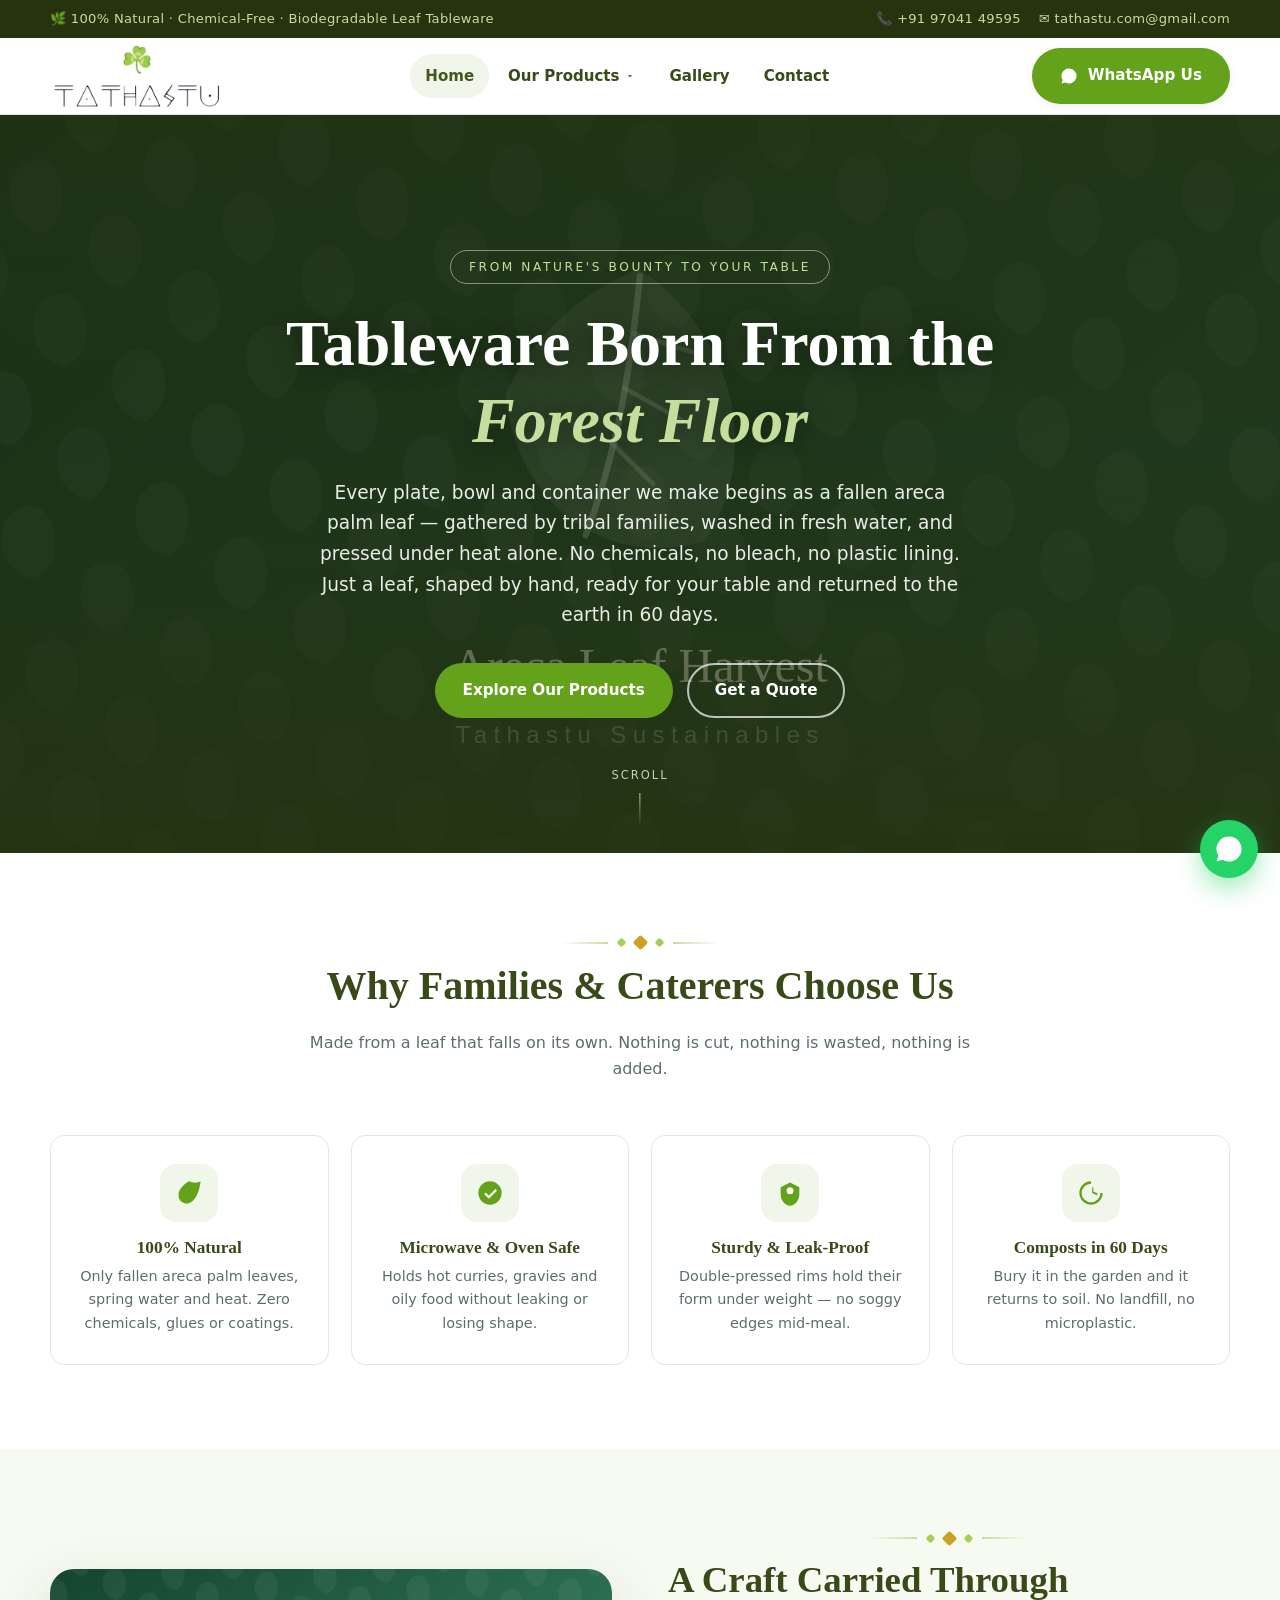
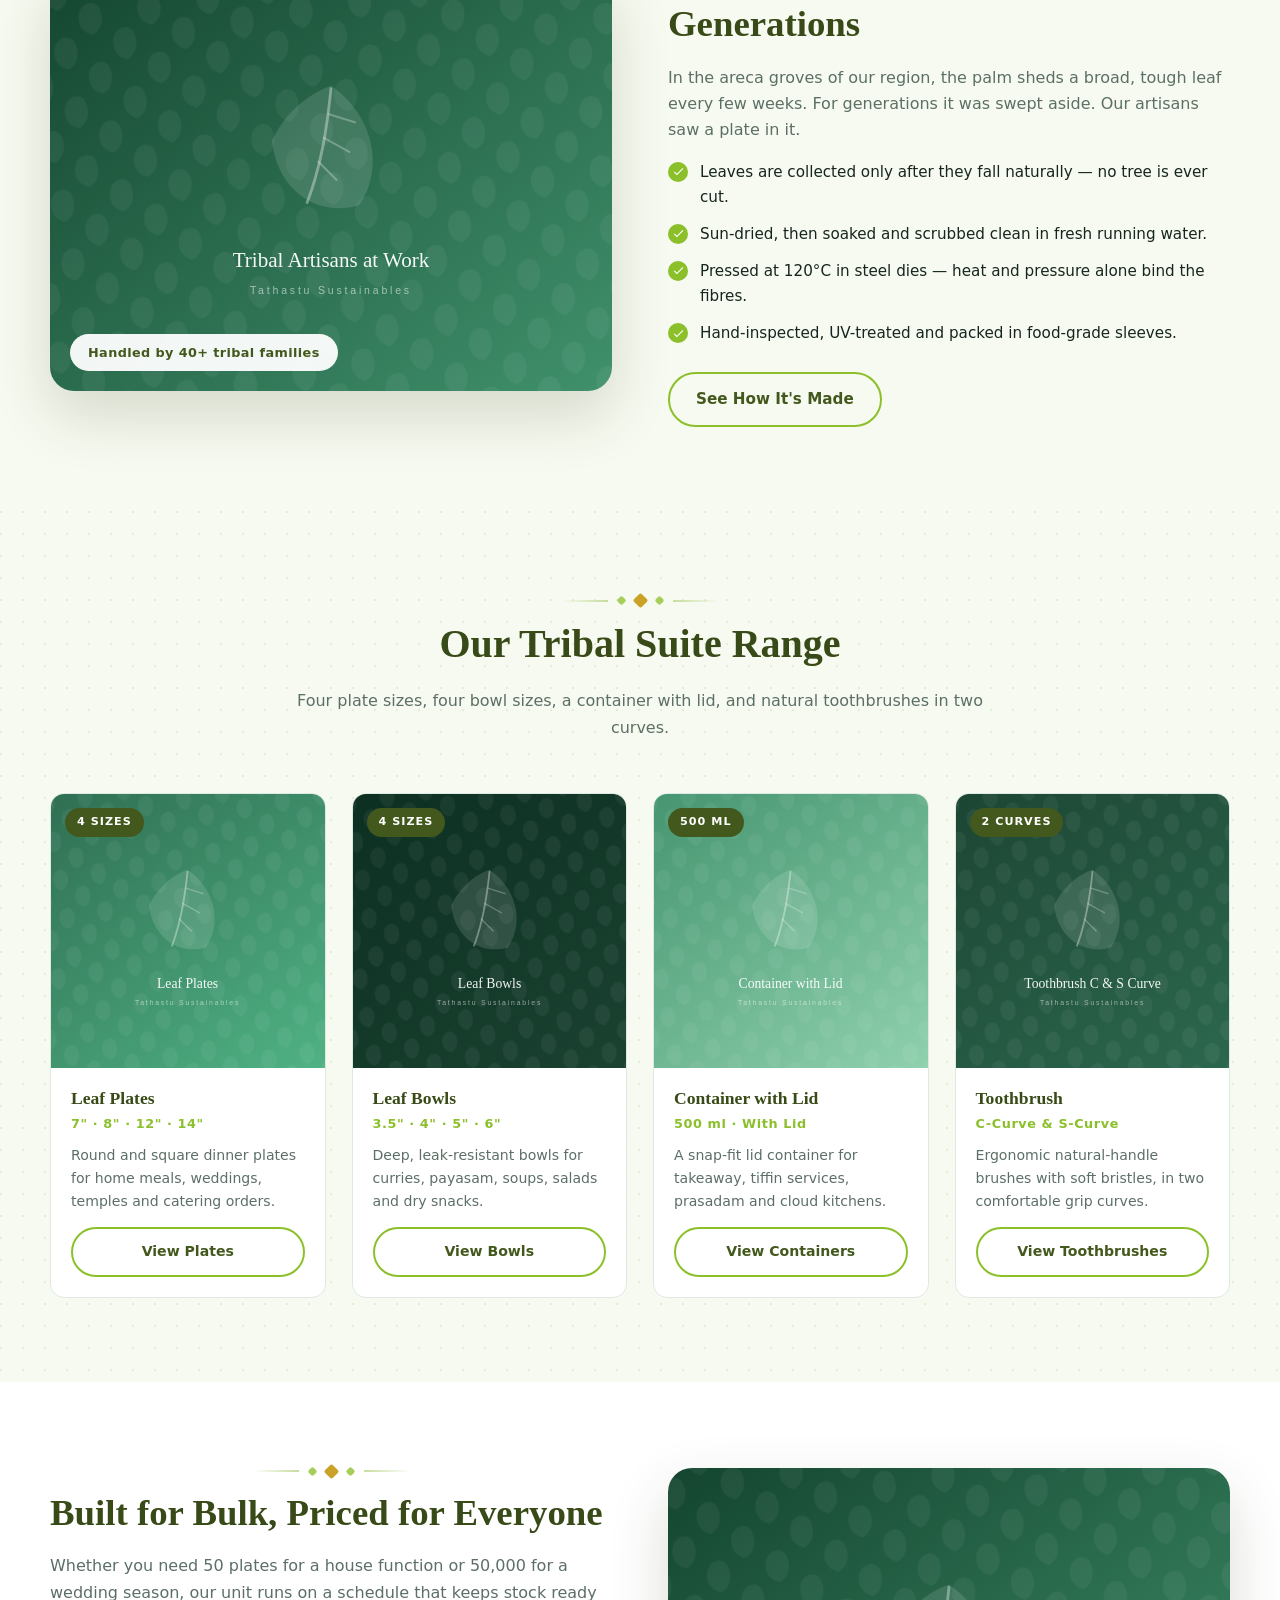
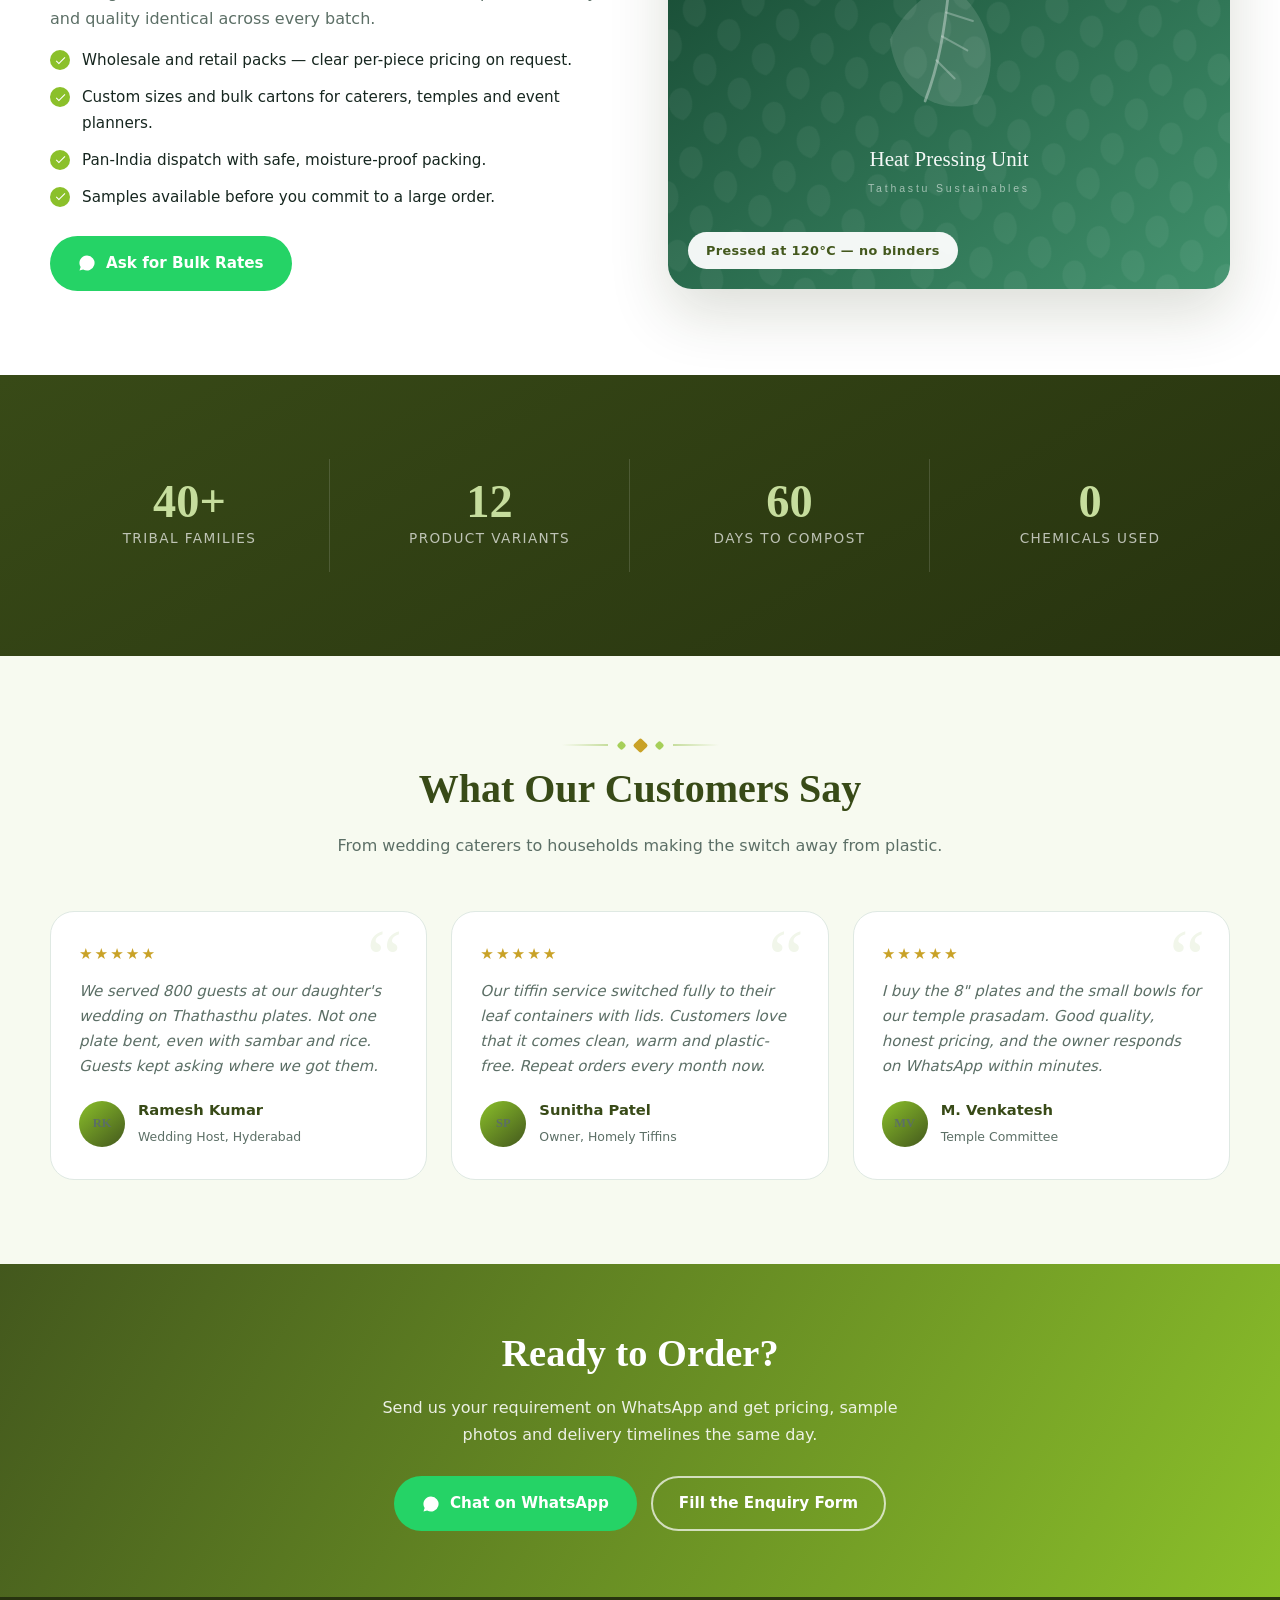
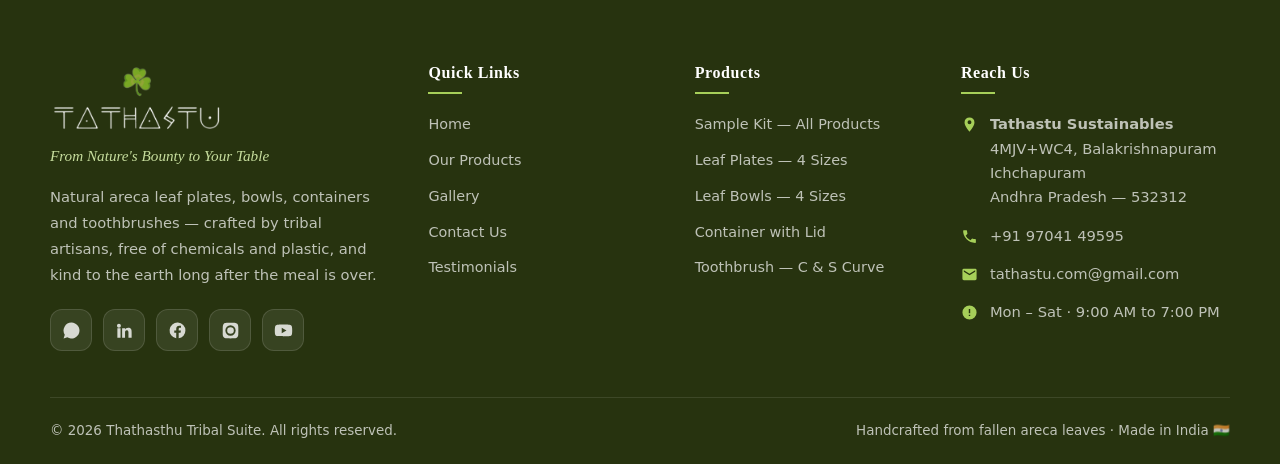
==== commit baa2566c: "Update branding, catalog, and site metadata - Rename brand references to Tathastu Sustainables - Syn" ====
--- a/index.html
+++ b/index.html
@@ -3,13 +3,13 @@
 <head>
 <meta charset="UTF-8">
 <meta name="viewport" content="width=device-width, initial-scale=1">
-<title>Thathasthu Tribal Suite — Areca Leaf Plates, Bowls &amp; Containers</title>
-<meta name="description" content="Thathasthu Tribal Suite crafts 100% natural areca leaf plates, bowls, containers with lid and toothbrushes. Chemical-free, biodegradable, microwave safe tableware made by tribal artisans.">
+<title>Tathastu Sustainables — Areca Leaf Plates, Bowls &amp; Containers</title>
+<meta name="description" content="Tathastu Sustainables crafts 100% natural areca leaf plates, bowls, containers with lid and toothbrushes. Chemical-free, biodegradable, microwave safe tableware made by tribal artisans.">
 <link rel="canonical" href="https://tathastu-sustainable.com/">
 <meta property="og:type" content="website">
 <meta property="og:url" content="https://tathastu-sustainable.com/">
-<meta property="og:title" content="Thathasthu Tribal Suite — Areca Leaf Plates, Bowls & Containers">
-<meta property="og:description" content="Thathasthu Tribal Suite crafts 100% natural areca leaf plates, bowls, containers with lid and toothbrushes. Chemical-free, biodegradable, microwave safe tableware made by tribal artisans.">
+<meta property="og:title" content="Tathastu Sustainables — Areca Leaf Plates, Bowls & Containers">
+<meta property="og:description" content="Tathastu Sustainables crafts 100% natural areca leaf plates, bowls, containers with lid and toothbrushes. Chemical-free, biodegradable, microwave safe tableware made by tribal artisans.">
 <meta property="og:image" content="https://tathastu-sustainable.com/images/logo.png">
 <meta name="twitter:card" content="summary_large_image">
 <link rel="icon" type="image/png" href="images/favicon.png">
@@ -359,7 +359,7 @@
           <li>
             <svg viewBox="0 0 24 24"><path d="M12 2a7 7 0 0 0-7 7c0 5.3 7 13 7 13s7-7.7 7-13a7 7 0 0 0-7-7zm0 9.5A2.5 2.5 0 1 1 12 6a2.5 2.5 0 0 1 0 5.5z"/></svg>
             <span>
-              <b data-site="addr1">Thathasthu Tribal Suite</b><br>
+              <b data-site="addr1">Tathastu Sustainables</b><br>
               <span data-site="addr2">4MJV+WC4, Balakrishnapuram</span><br>
               <span data-site="city">Ichchapuram</span><br>
               <span data-site="state">Andhra Pradesh</span> — <span data-site="pin">532312</span>
--- a/assets/css/style.css
+++ b/assets/css/style.css
@@ -1,5 +1,5 @@
 /* ============================================================
-   Thathasthu Tribal Suite — Apple Green & White Theme
+   Tathastu Sustainables — Apple Green & White Theme
    ============================================================ */
 
 /* ---------- Design tokens ---------- */
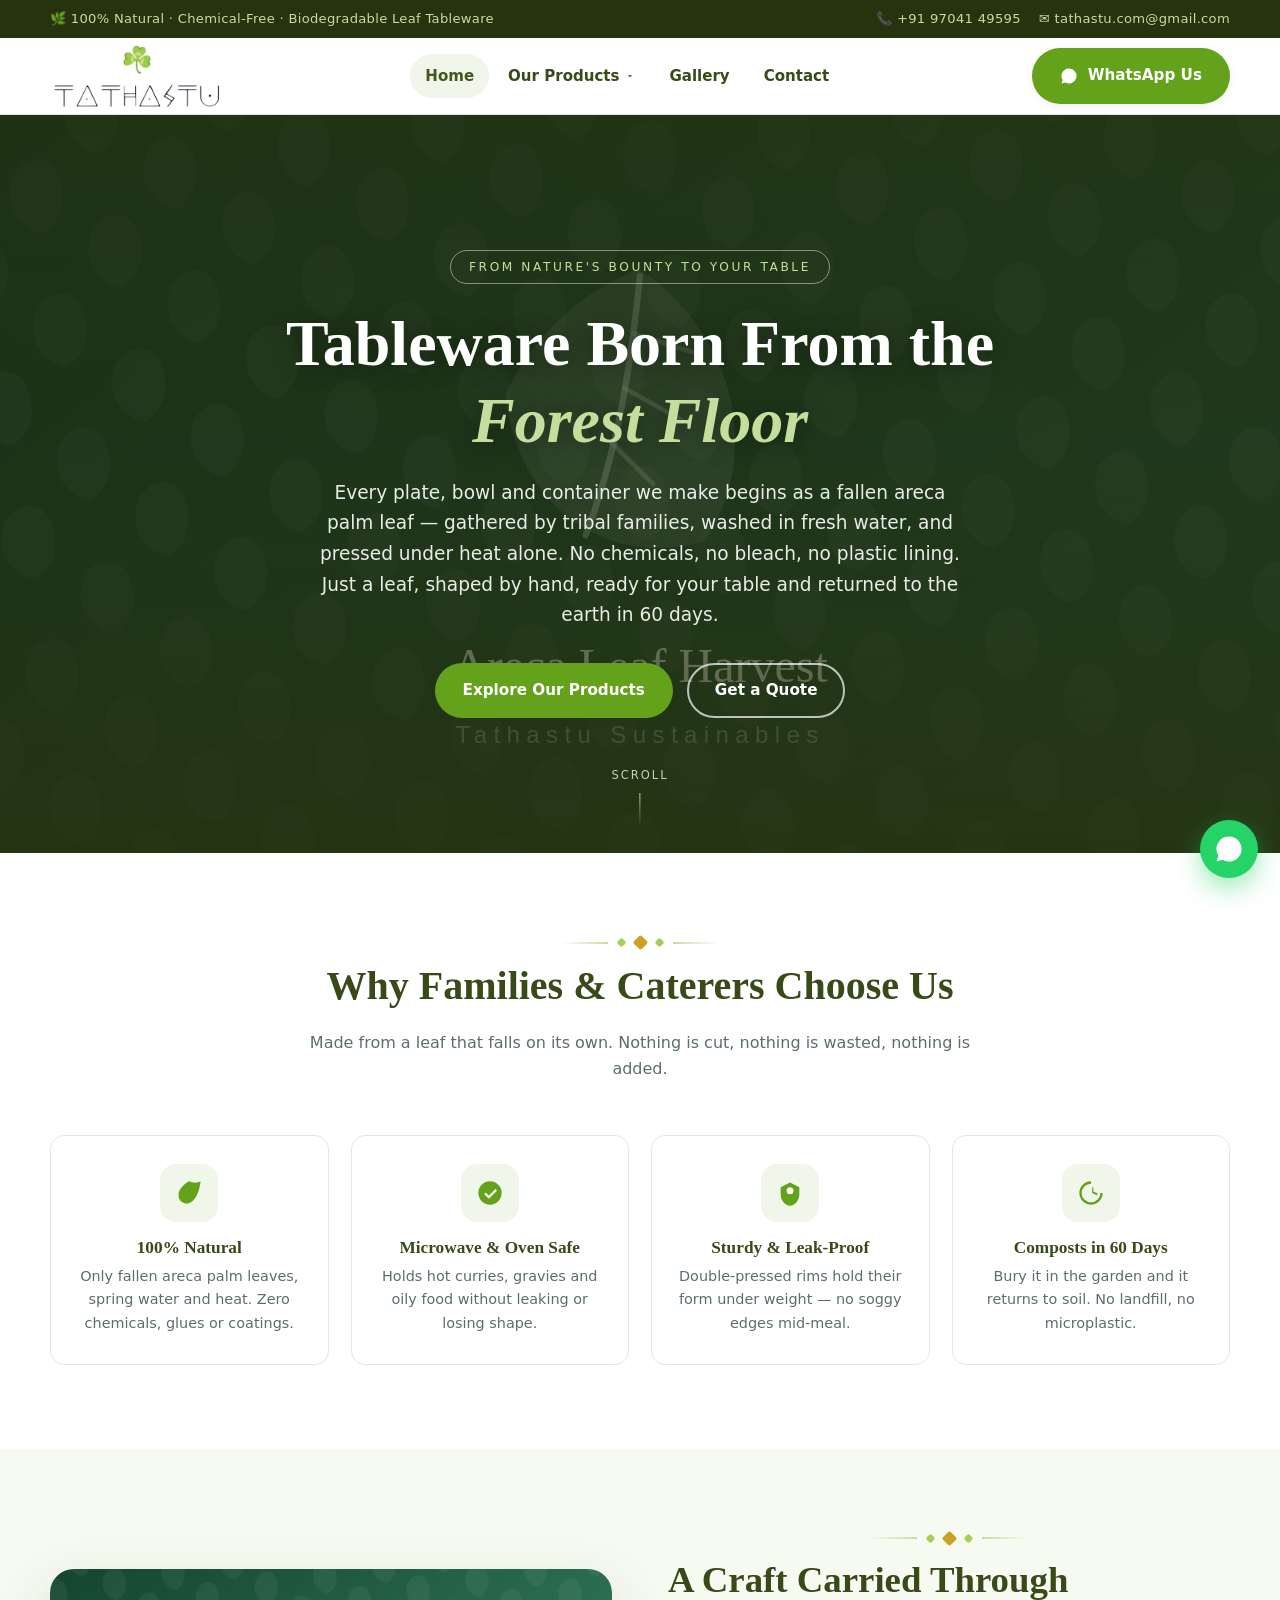
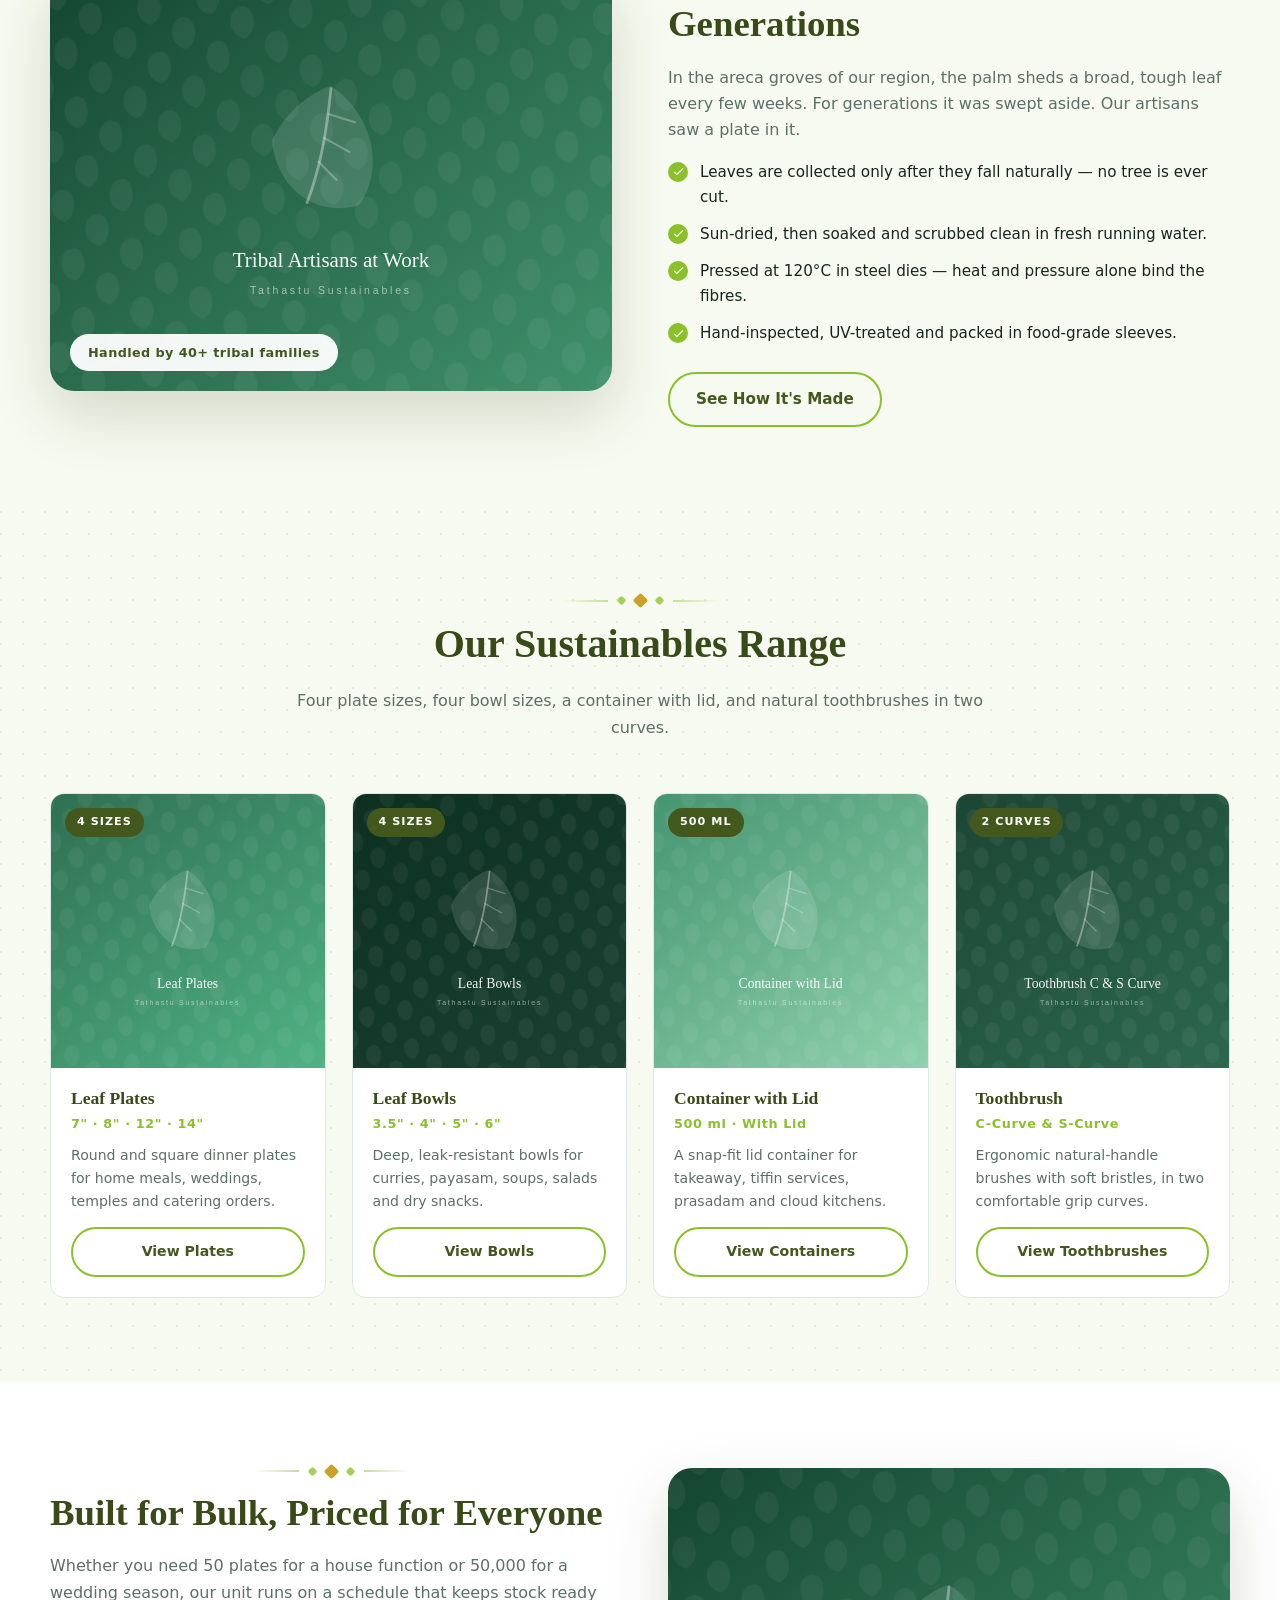
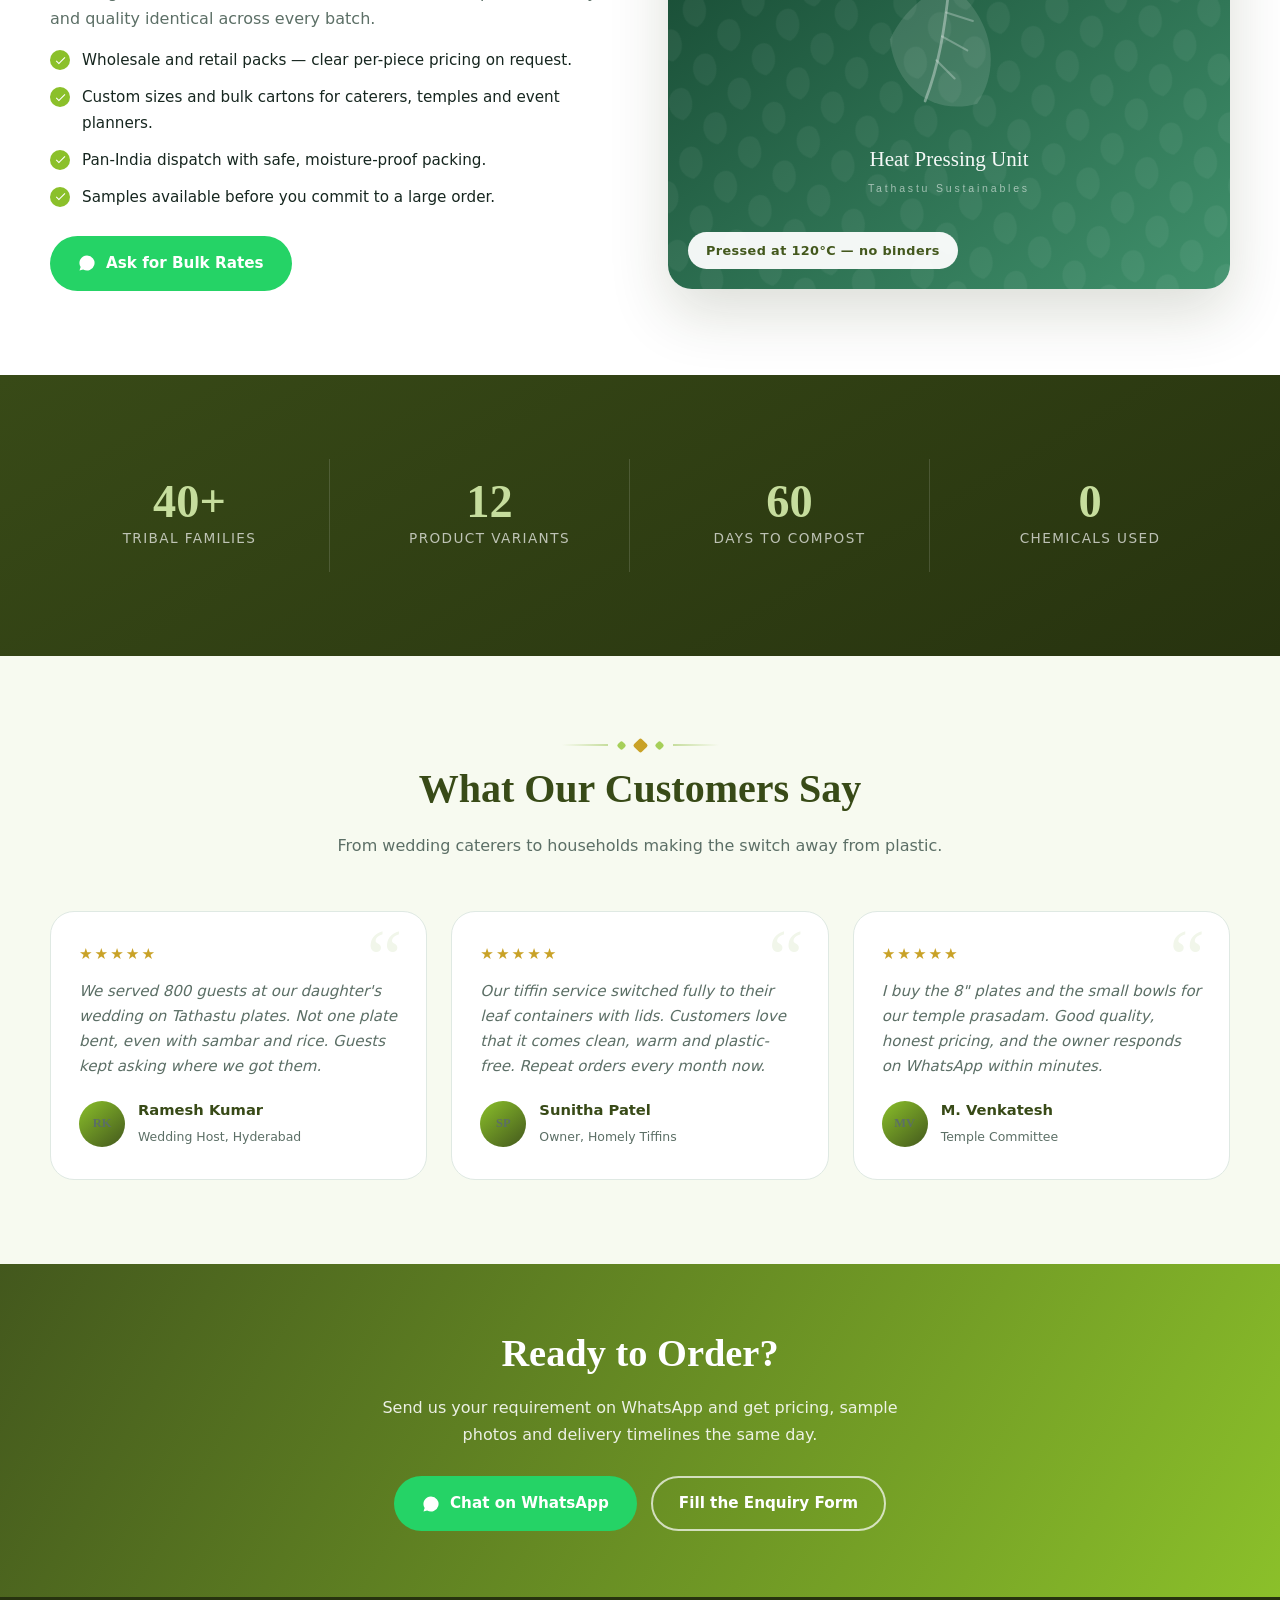
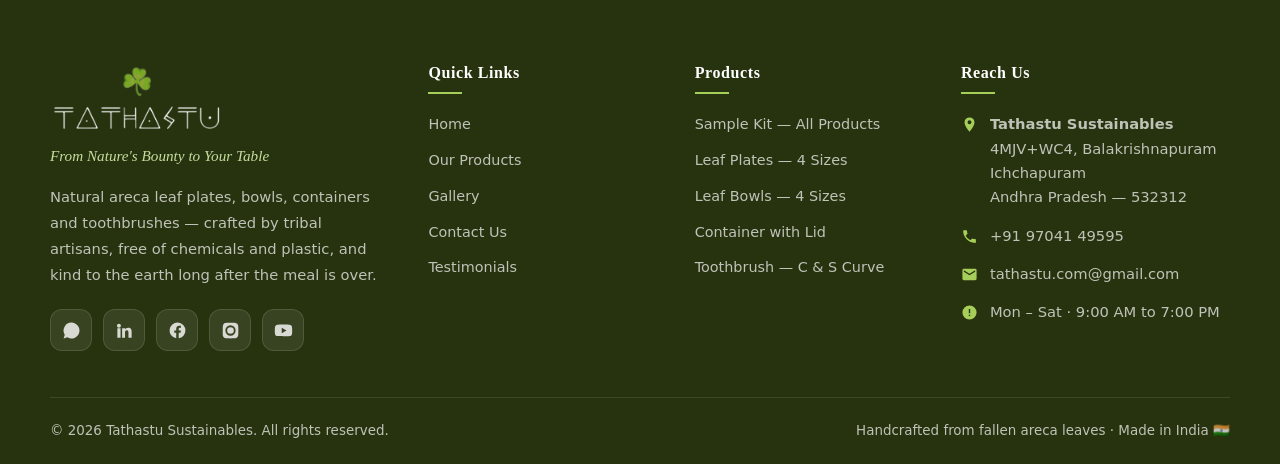
==== commit 0d1e01dd: "Wire in real gallery photos and add GitHub Actions Pages deploy - Replace placeholder gallery tiles " ====
--- a/index.html
+++ b/index.html
@@ -31,7 +31,7 @@
 <header class="site-header">
   <div class="wrap">
     <a href="index.html" class="logo">
-      <img src="images/logo.png" alt="Thathasthu" class="logo-img">
+      <img src="images/logo.png" alt="Tathastu" class="logo-img">
     </a>
 
     <nav class="nav" id="nav">
@@ -55,7 +55,7 @@
     </nav>
 
     <div class="header-cta">
-      <a class="btn btn-primary" data-wa="Hello Thathasthu! I'd like to enquire about your leaf products.">
+      <a class="btn btn-primary" data-wa="Hello Tathastu! I'd like to enquire about your leaf products.">
         <svg viewBox="0 0 24 24"><path d="M17.5 14.4c-.3-.2-1.8-.9-2-1-.3-.1-.5-.2-.7.2s-.8 1-1 1.2c-.2.2-.4.2-.7.1-.3-.2-1.3-.5-2.4-1.5-.9-.8-1.5-1.8-1.7-2.1-.2-.3 0-.5.1-.7l.5-.6c.2-.2.2-.3.3-.5.1-.2 0-.4 0-.6l-1-2.2c-.2-.5-.5-.5-.7-.5h-.6c-.2 0-.6.1-.9.4-.3.3-1.2 1.1-1.2 2.7s1.2 3.2 1.3 3.4c.2.2 2.3 3.6 5.6 5 3.3 1.3 3.3.9 3.9.8.6 0 1.8-.7 2.1-1.5.3-.7.3-1.4.2-1.5-.1-.2-.3-.3-.6-.4zM12 2a10 10 0 0 0-8.5 15.3L2 22l4.8-1.5A10 10 0 1 0 12 2z"/></svg>
         WhatsApp Us
       </a>
@@ -147,7 +147,7 @@
   <div class="wrap">
     <div class="section-head reveal">
       <div class="motif"><span></span><span></span><span></span></div>
-      <h2>Our Tribal Suite Range</h2>
+      <h2>Our Sustainables Range</h2>
       <p>Four plate sizes, four bowl sizes, a container with lid, and natural toothbrushes in two curves.</p>
     </div>
 
@@ -227,7 +227,7 @@
         <li>Pan-India dispatch with safe, moisture-proof packing.</li>
         <li>Samples available before you commit to a large order.</li>
       </ul>
-      <a class="btn btn-wa" data-wa="Hello Thathasthu! I'd like bulk pricing for leaf plates and bowls. Please share your rate list.">
+      <a class="btn btn-wa" data-wa="Hello Tathastu! I'd like bulk pricing for leaf plates and bowls. Please share your rate list.">
         <svg viewBox="0 0 24 24"><path d="M17.5 14.4c-.3-.2-1.8-.9-2-1-.3-.1-.5-.2-.7.2s-.8 1-1 1.2c-.2.2-.4.2-.7.1-.3-.2-1.3-.5-2.4-1.5-.9-.8-1.5-1.8-1.7-2.1-.2-.3 0-.5.1-.7l.5-.6c.2-.2.2-.3.3-.5.1-.2 0-.4 0-.6l-1-2.2c-.2-.5-.5-.5-.7-.5h-.6c-.2 0-.6.1-.9.4-.3.3-1.2 1.1-1.2 2.7s1.2 3.2 1.3 3.4c.2.2 2.3 3.6 5.6 5 3.3 1.3 3.3.9 3.9.8.6 0 1.8-.7 2.1-1.5.3-.7.3-1.4.2-1.5-.1-.2-.3-.3-.6-.4zM12 2a10 10 0 0 0-8.5 15.3L2 22l4.8-1.5A10 10 0 1 0 12 2z"/></svg>
         Ask for Bulk Rates
       </a>
@@ -258,7 +258,7 @@
     <div class="testi-track">
       <div class="testi reveal">
         <div class="stars">★★★★★</div>
-        <p>We served 800 guests at our daughter's wedding on Thathasthu plates. Not one plate bent, even with sambar and rice. Guests kept asking where we got them.</p>
+        <p>We served 800 guests at our daughter's wedding on Tathastu plates. Not one plate bent, even with sambar and rice. Guests kept asking where we got them.</p>
         <div class="testi-who">
           <span class="avatar">RK</span>
           <div><b>Ramesh Kumar</b><span>Wedding Host, Hyderabad</span></div>
@@ -290,7 +290,7 @@
     <h2>Ready to Order?</h2>
     <p>Send us your requirement on WhatsApp and get pricing, sample photos and delivery timelines the same day.</p>
     <div class="hero-actions">
-      <a class="btn btn-wa" data-wa="Hello Thathasthu! I'd like to place an order. Please share your product list and prices.">
+      <a class="btn btn-wa" data-wa="Hello Tathastu! I'd like to place an order. Please share your product list and prices.">
         <svg viewBox="0 0 24 24"><path d="M17.5 14.4c-.3-.2-1.8-.9-2-1-.3-.1-.5-.2-.7.2s-.8 1-1 1.2c-.2.2-.4.2-.7.1-.3-.2-1.3-.5-2.4-1.5-.9-.8-1.5-1.8-1.7-2.1-.2-.3 0-.5.1-.7l.5-.6c.2-.2.2-.3.3-.5.1-.2 0-.4 0-.6l-1-2.2c-.2-.5-.5-.5-.7-.5h-.6c-.2 0-.6.1-.9.4-.3.3-1.2 1.1-1.2 2.7s1.2 3.2 1.3 3.4c.2.2 2.3 3.6 5.6 5 3.3 1.3 3.3.9 3.9.8.6 0 1.8-.7 2.1-1.5.3-.7.3-1.4.2-1.5-.1-.2-.3-.3-.6-.4zM12 2a10 10 0 0 0-8.5 15.3L2 22l4.8-1.5A10 10 0 1 0 12 2z"/></svg>
         Chat on WhatsApp
       </a>
@@ -305,7 +305,7 @@
     <div class="footer-grid">
       <div>
         <div class="footer-logo">
-          <img src="images/logo-white.png" alt="Thathasthu" class="logo-img">
+          <img src="images/logo-white.png" alt="Tathastu" class="logo-img">
         </div>
         <span class="footer-tagline">From Nature's Bounty to Your Table</span>
         <p>
@@ -382,13 +382,13 @@
     </div>
 
     <div class="footer-bottom">
-      <span>© <span data-site="year">2026</span> <span data-site="brand">Thathasthu</span> Tribal Suite. All rights reserved.</span>
+      <span>© <span data-site="year">2026</span> <span data-site="brand">Tathastu</span> Sustainables. All rights reserved.</span>
       <span>Handcrafted from fallen areca leaves · Made in India 🇮🇳</span>
     </div>
   </div>
 </footer>
 
-<a class="wa-float" data-wa="Hello Thathasthu! I'd like to know more about your leaf products." aria-label="Chat on WhatsApp">
+<a class="wa-float" data-wa="Hello Tathastu! I'd like to know more about your leaf products." aria-label="Chat on WhatsApp">
   <svg viewBox="0 0 24 24"><path d="M17.5 14.4c-.3-.2-1.8-.9-2-1-.3-.1-.5-.2-.7.2s-.8 1-1 1.2c-.2.2-.4.2-.7.1-.3-.2-1.3-.5-2.4-1.5-.9-.8-1.5-1.8-1.7-2.1-.2-.3 0-.5.1-.7l.5-.6c.2-.2.2-.3.3-.5.1-.2 0-.4 0-.6l-1-2.2c-.2-.5-.5-.5-.7-.5h-.6c-.2 0-.6.1-.9.4-.3.3-1.2 1.1-1.2 2.7s1.2 3.2 1.3 3.4c.2.2 2.3 3.6 5.6 5 3.3 1.3 3.3.9 3.9.8.6 0 1.8-.7 2.1-1.5.3-.7.3-1.4.2-1.5-.1-.2-.3-.3-.6-.4zM12 2a10 10 0 0 0-8.5 15.3L2 22l4.8-1.5A10 10 0 1 0 12 2z"/></svg>
 </a>
 
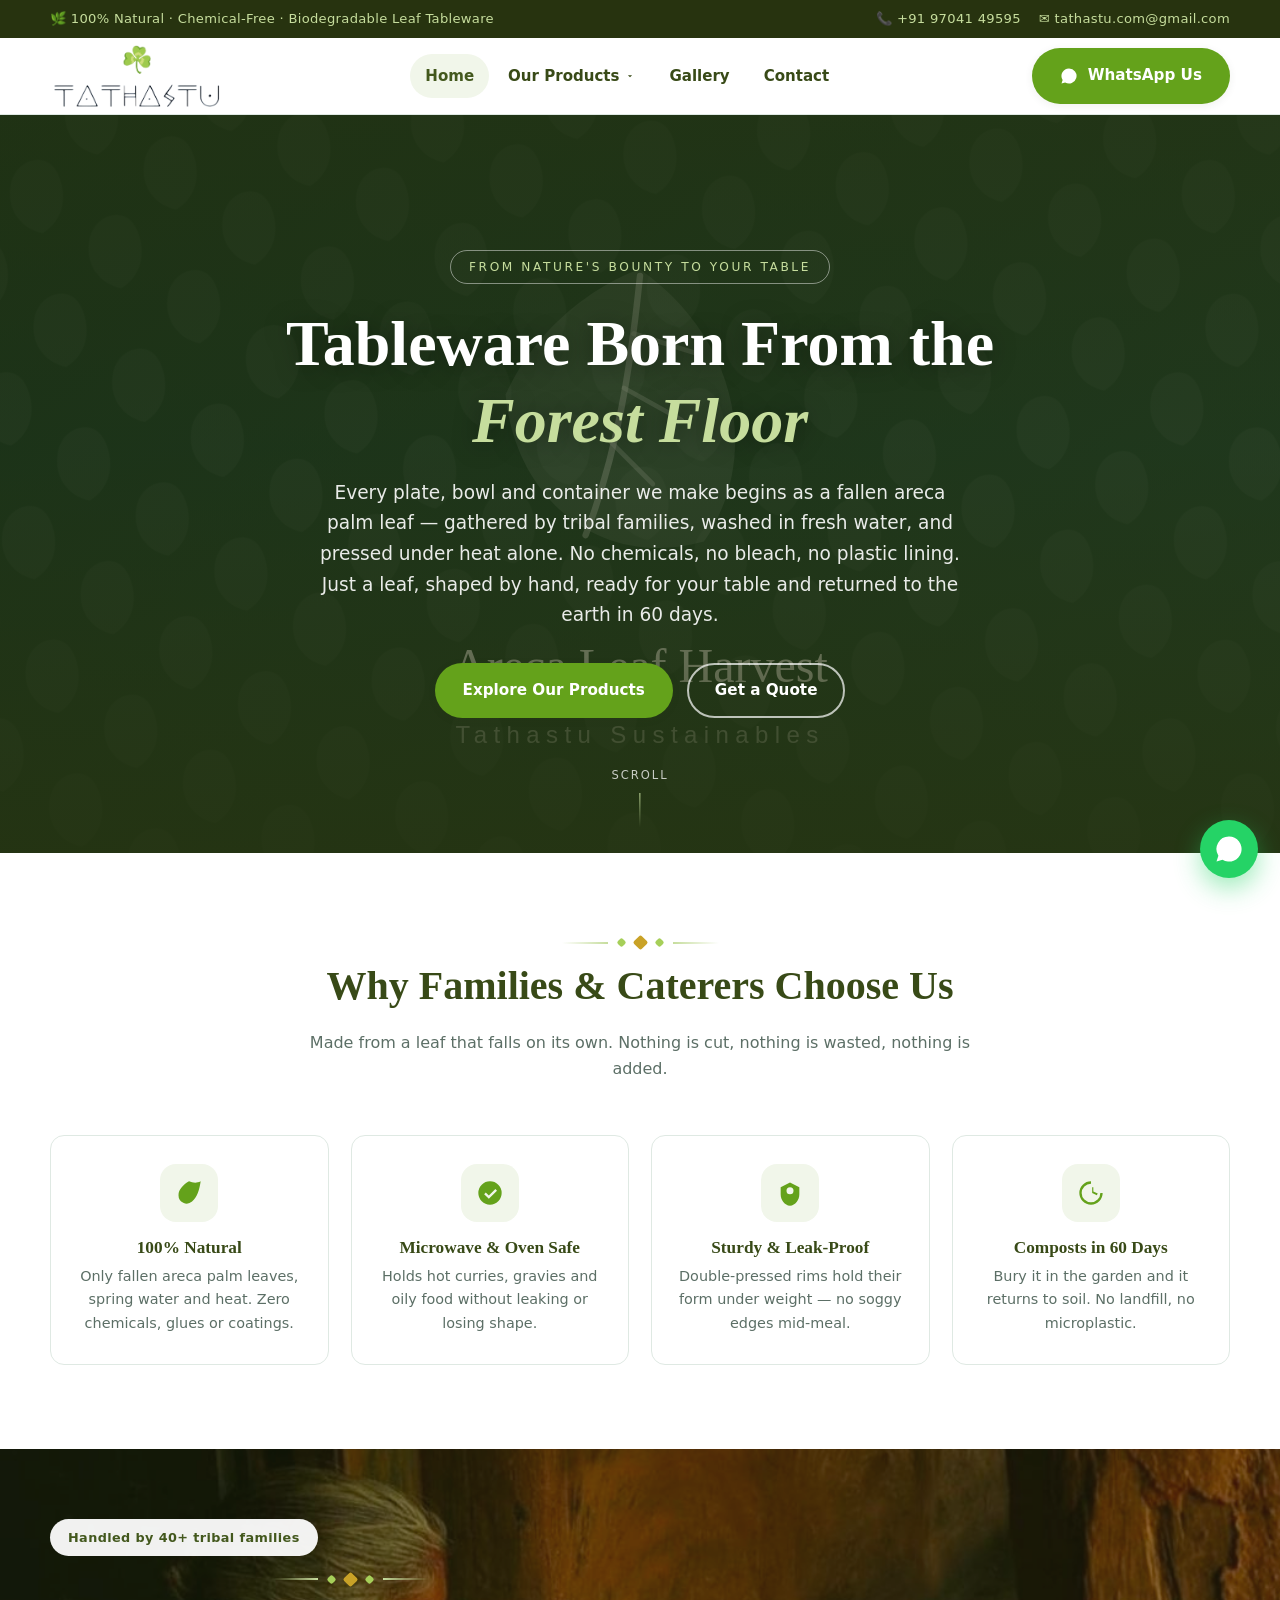
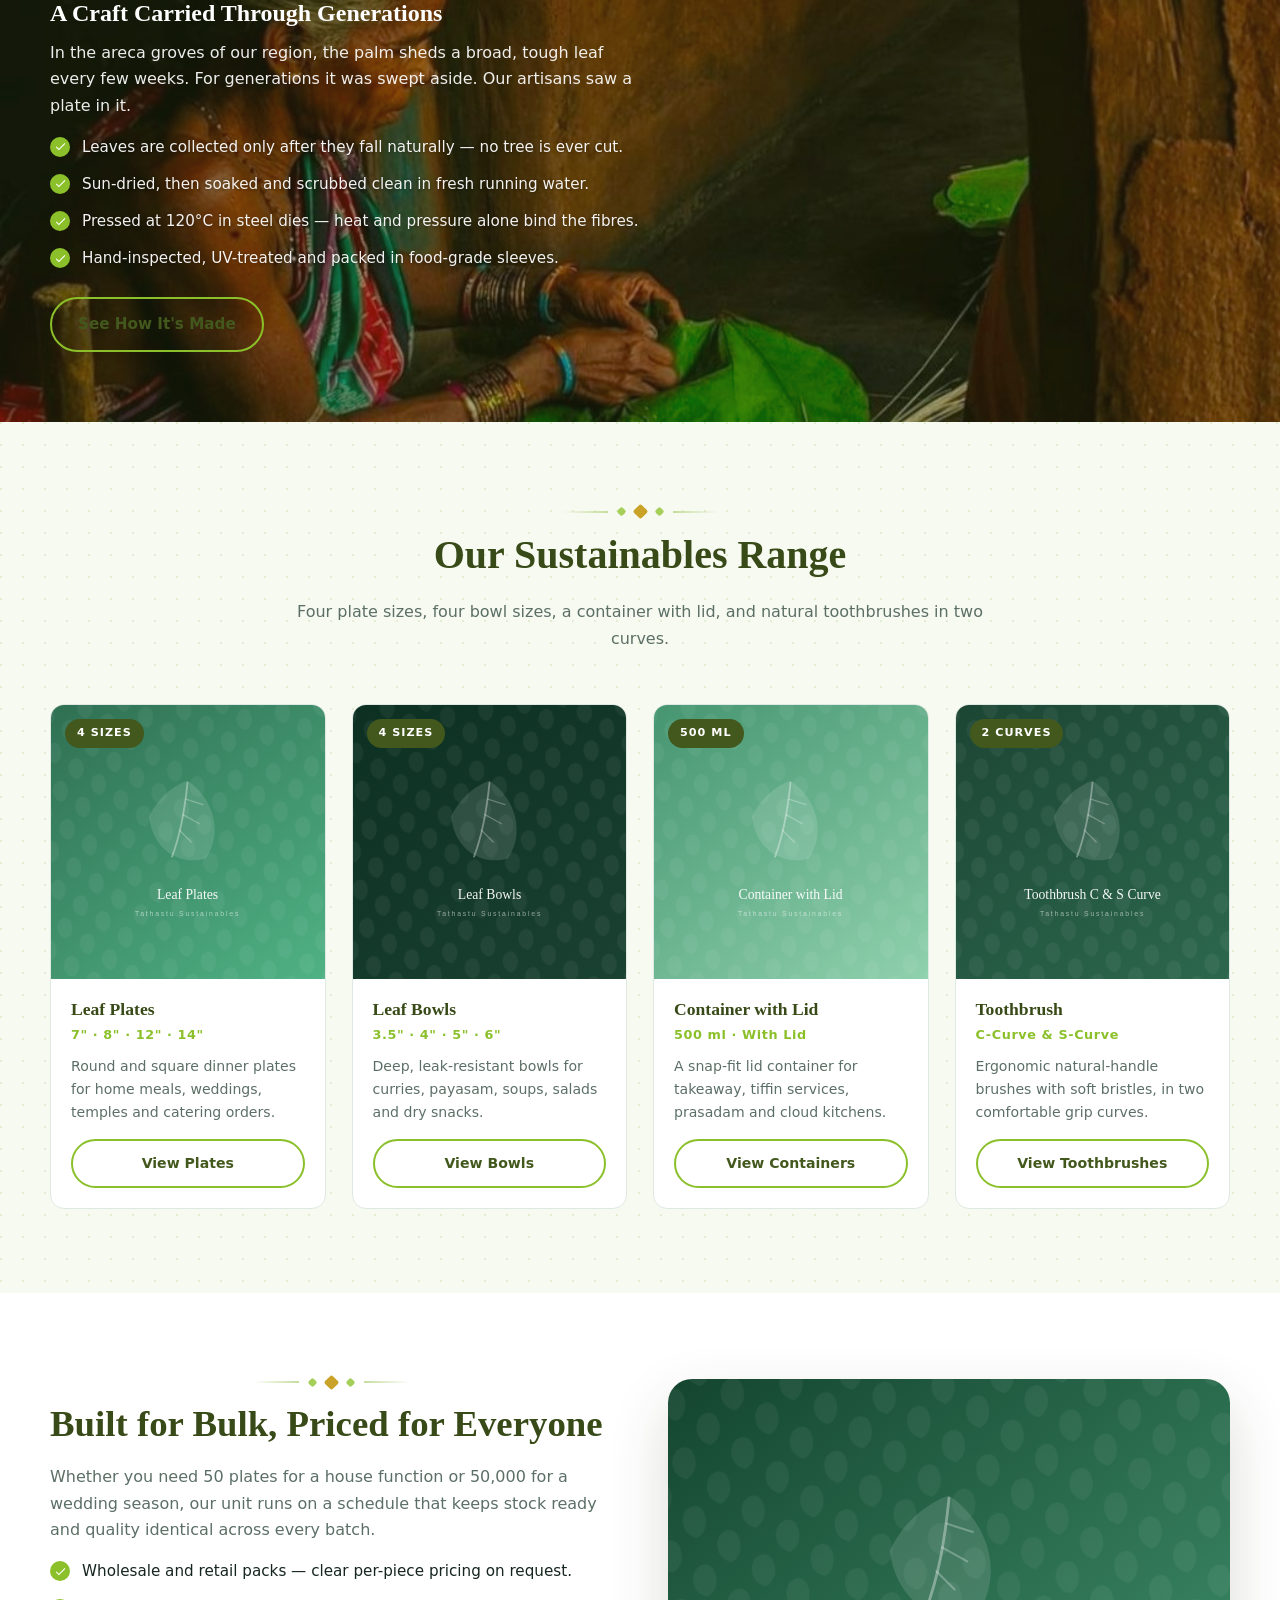
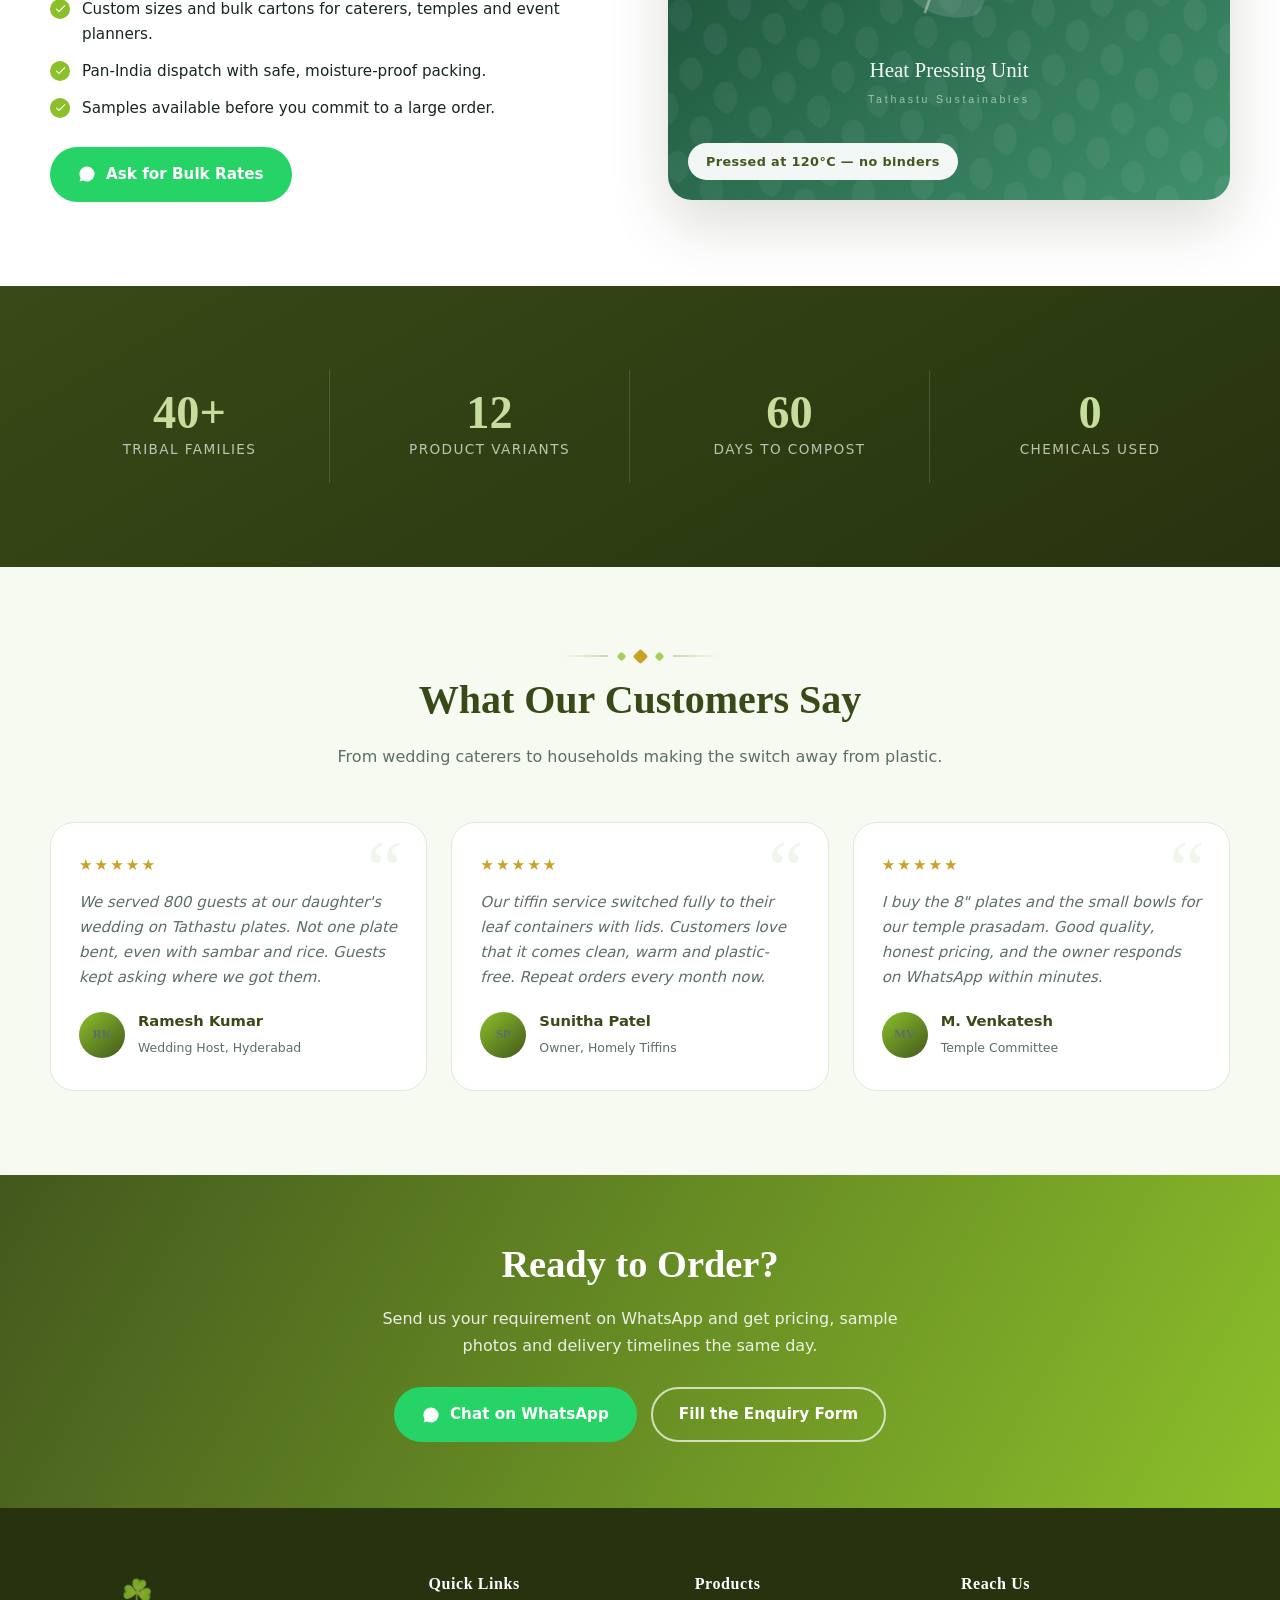
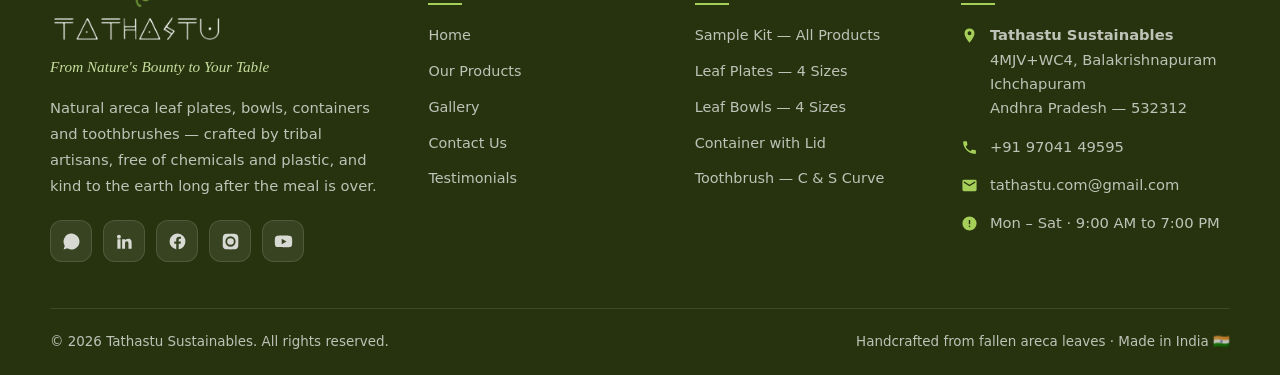
==== commit 0872d377: "Expand gallery to full photo set and add homepage artisan feature - Gallery: strip captions, show 63" ====
--- a/index.html
+++ b/index.html
@@ -118,13 +118,11 @@
 </section>
 
 <!-- ================= STORY SPLIT 1 ================= -->
-<section class="section section--tint">
-  <div class="wrap split">
-    <div class="split-media reveal">
-      <img src="images/story-artisan.jpg" data-label="Tribal Artisans at Work" data-seed="1" alt="Tribal artisan sorting areca palm leaves before pressing">
+<section class="story-feature">
+  <div class="story-feature-bg" data-bg="images/story-artisan.jpg" data-label="Tribal Artisans at Work"></div>
+  <div class="wrap">
+    <div class="story-feature-body reveal">
       <span class="badge">Handled by 40+ tribal families</span>
-    </div>
-    <div class="split-body reveal">
       <div class="motif"><span></span><span></span><span></span></div>
       <h2>A Craft Carried Through Generations</h2>
       <p>
--- a/assets/css/style.css
+++ b/assets/css/style.css
@@ -443,6 +443,46 @@
   font-weight: 700;
   color: var(--forest-700);
   letter-spacing: 0.4px;
+}
+
+/* Full-bleed background photo feature (image behind text, light tint) */
+.story-feature {
+  position: relative;
+  min-height: 520px;
+  display: flex;
+  align-items: center;
+  color: var(--white);
+  overflow: hidden;
+  isolation: isolate;
+  padding: 70px 0;
+}
+.story-feature-bg {
+  position: absolute; inset: 0; z-index: -2;
+  background-size: cover;
+  background-position: center;
+}
+.story-feature::after {
+  content: "";
+  position: absolute; inset: 0; z-index: -1;
+  background: rgba(39, 51, 15, 0.4);
+}
+.story-feature-body { max-width: 600px; }
+.story-feature-body .badge {
+  display: inline-block;
+  background: rgba(255, 255, 255, 0.94);
+  border-radius: 999px;
+  padding: 8px 18px;
+  font-size: 0.8rem;
+  font-weight: 700;
+  color: var(--forest-700);
+  letter-spacing: 0.4px;
+  margin-bottom: 18px;
+}
+.story-feature-body h2 { color: var(--white); }
+.story-feature-body p { color: rgba(255, 255, 255, 0.92); }
+.story-feature-body .checklist li { color: rgba(255, 255, 255, 0.94); text-shadow: 0 1px 3px rgba(0, 0, 0, 0.35); }
+@media (max-width: 620px) {
+  .story-feature { min-height: 440px; padding: 54px 0; }
 }
 .split-body h2 { font-size: clamp(1.6rem, 3vw, 2.3rem); }
 .split-body p { color: var(--muted); }
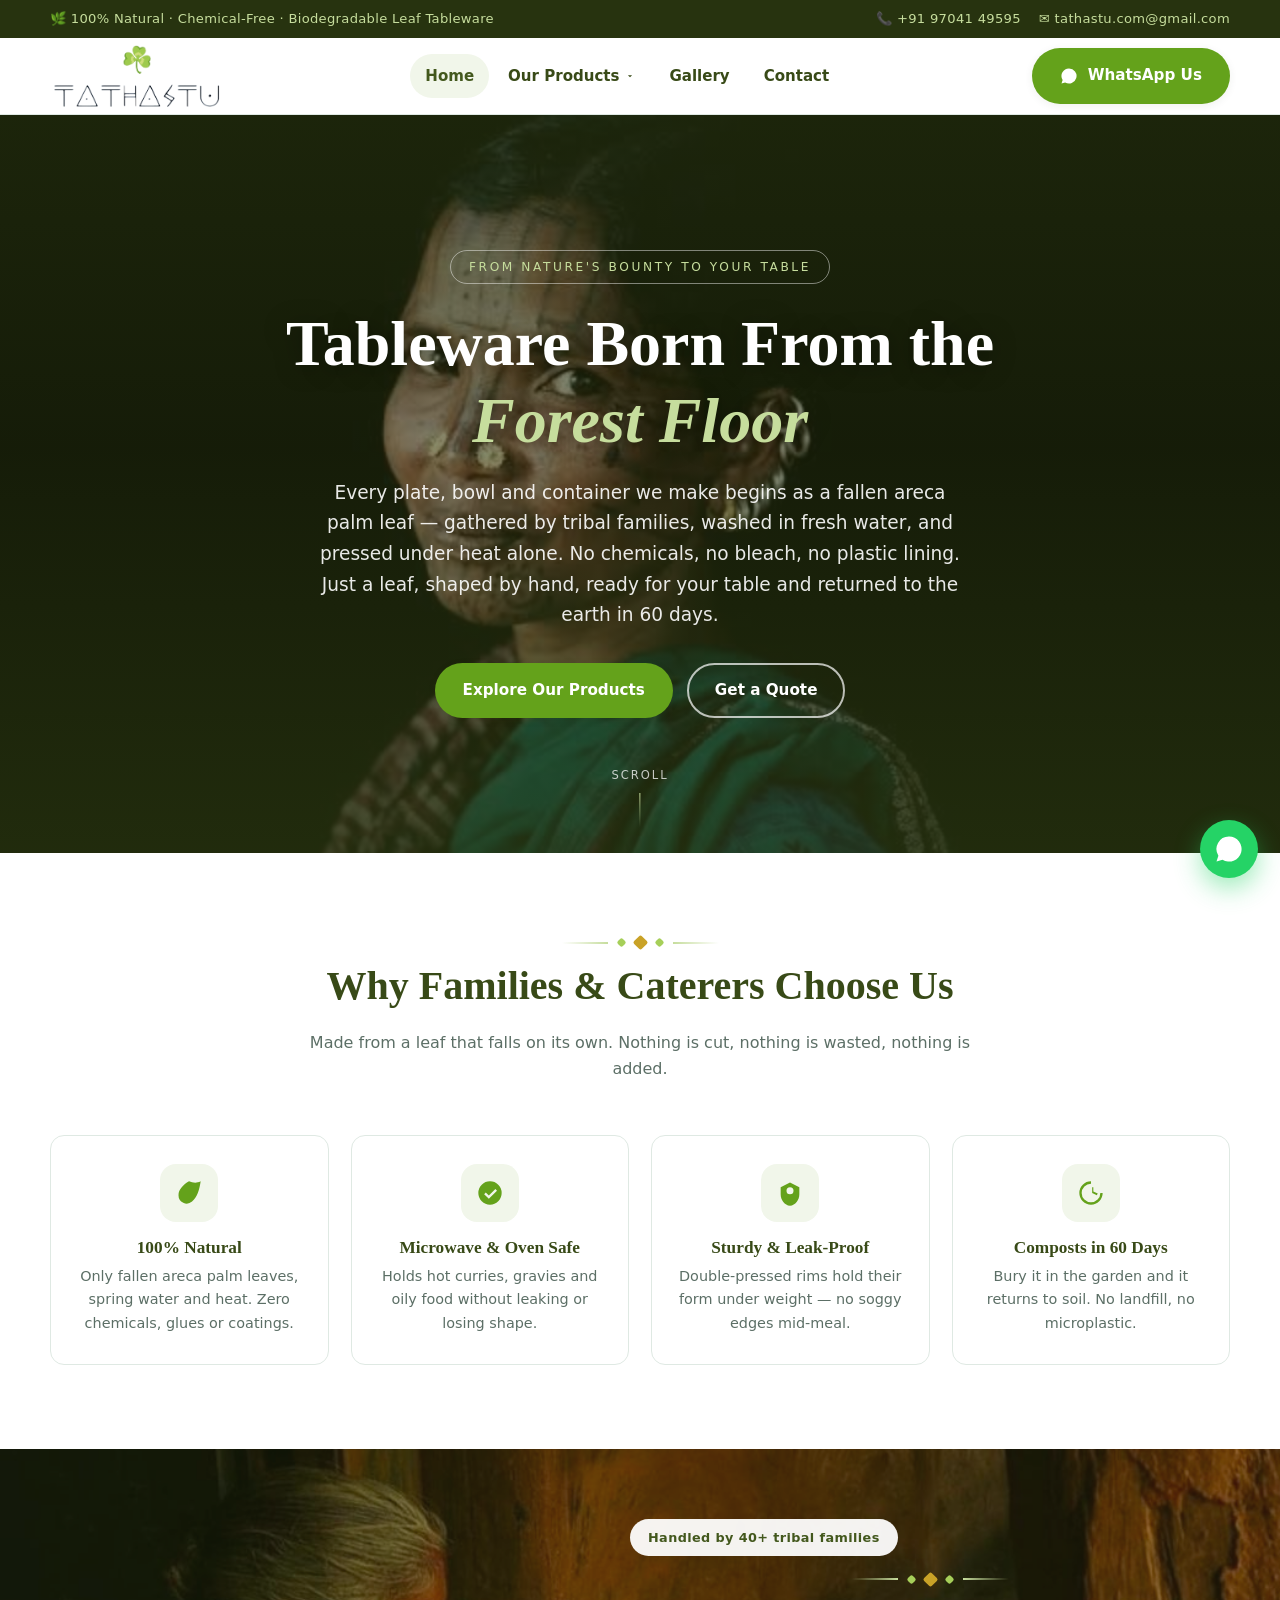
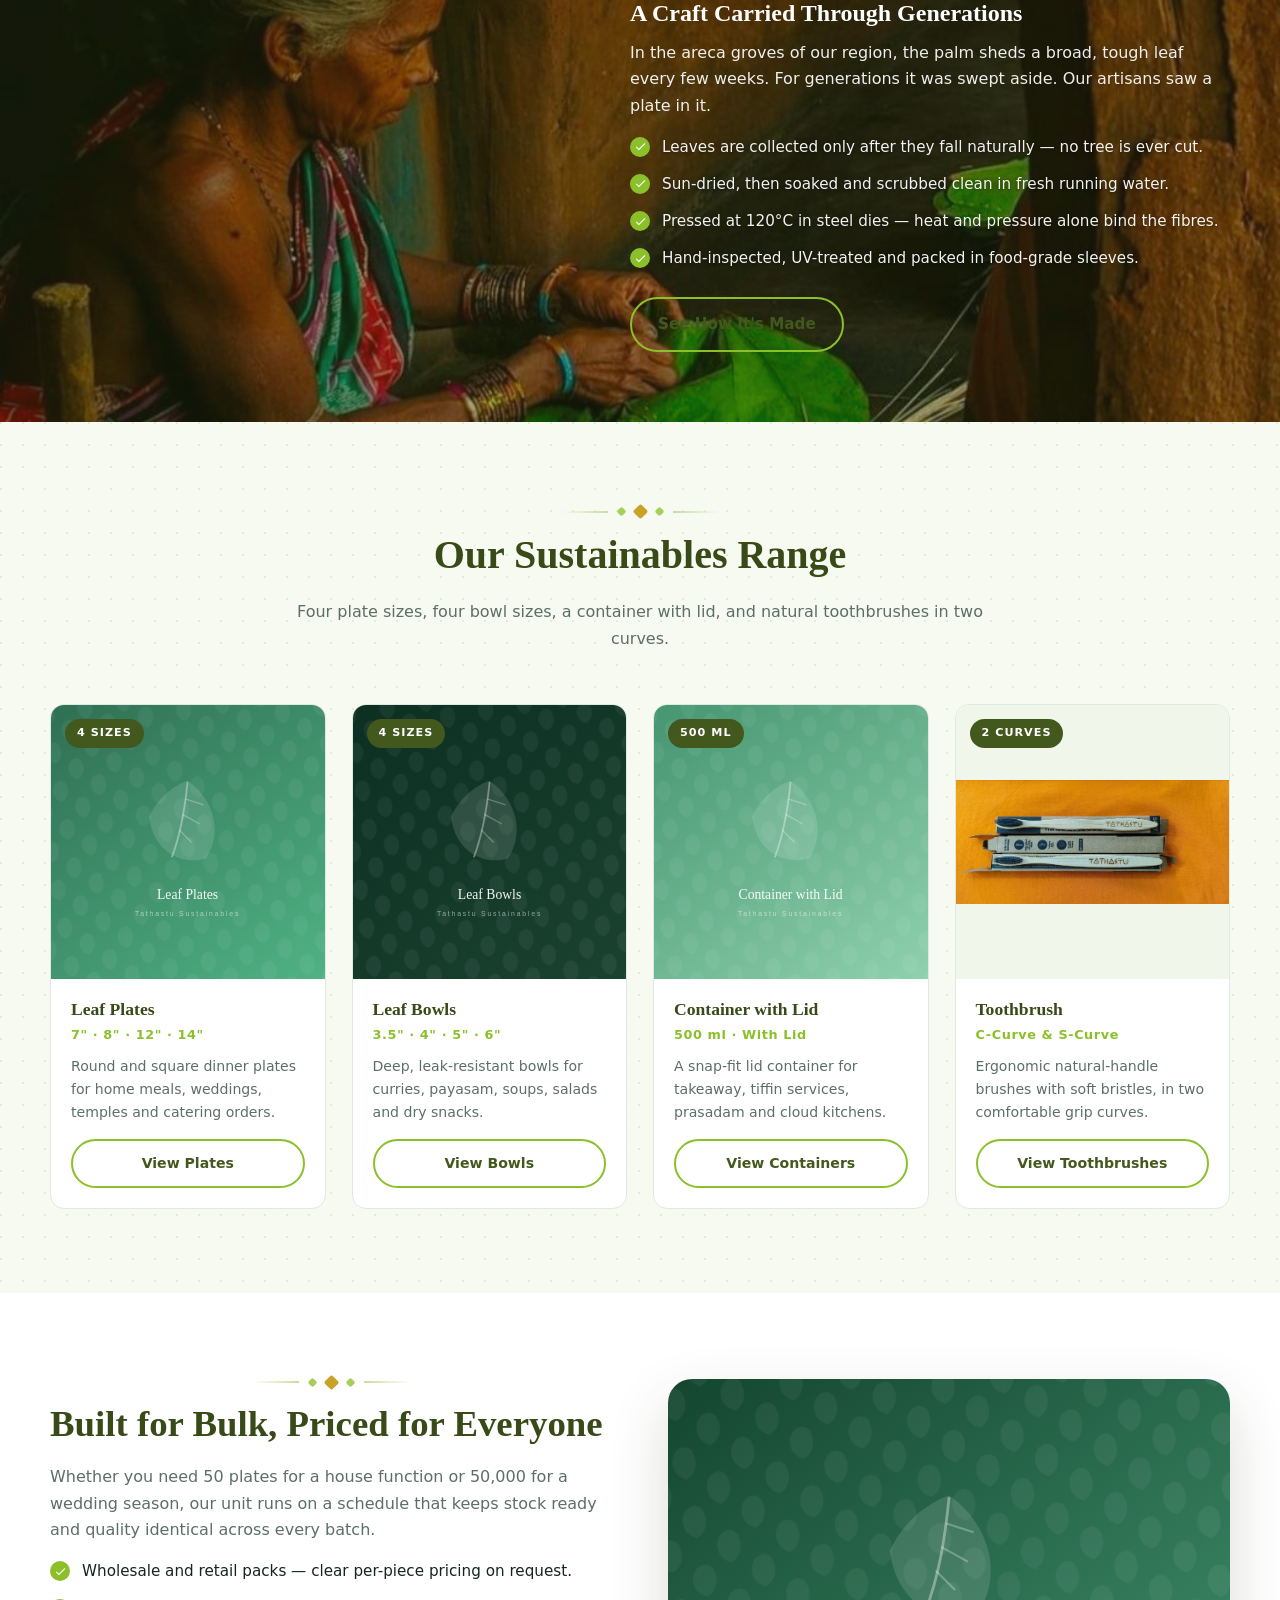
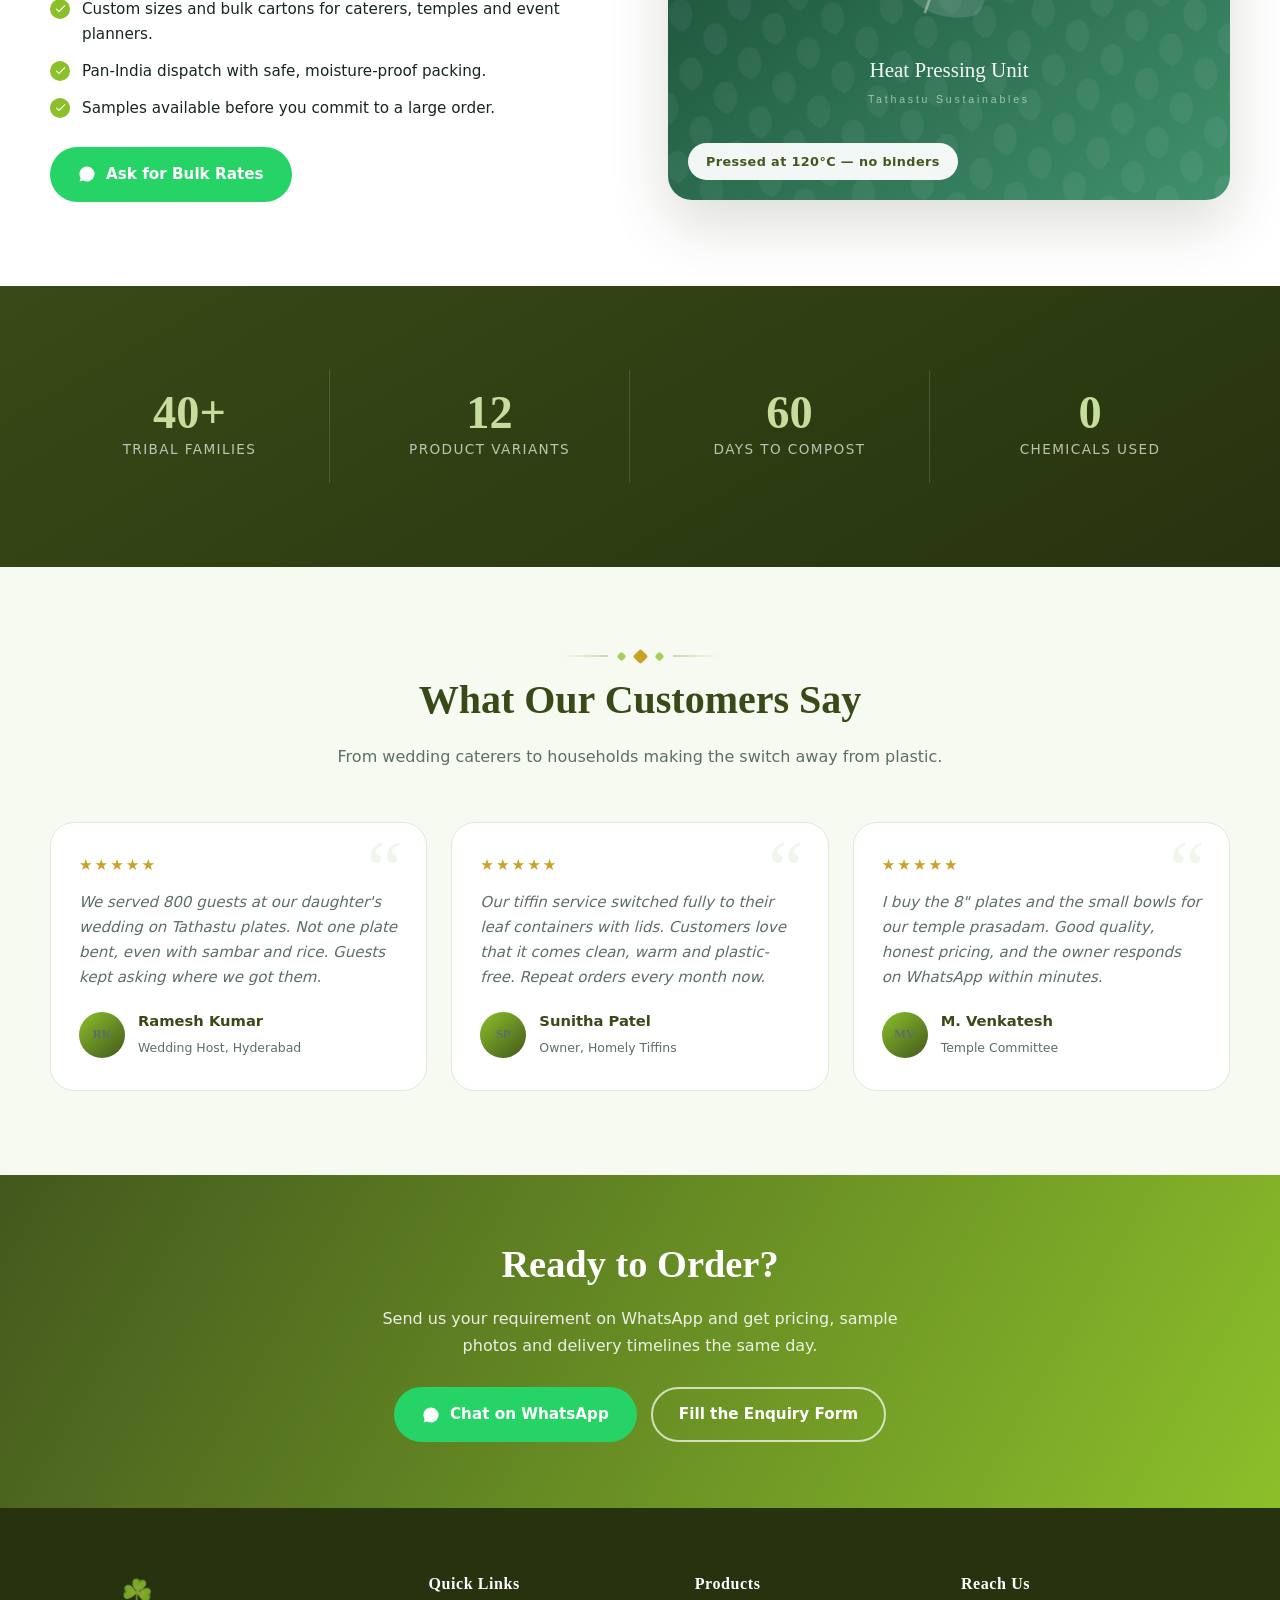
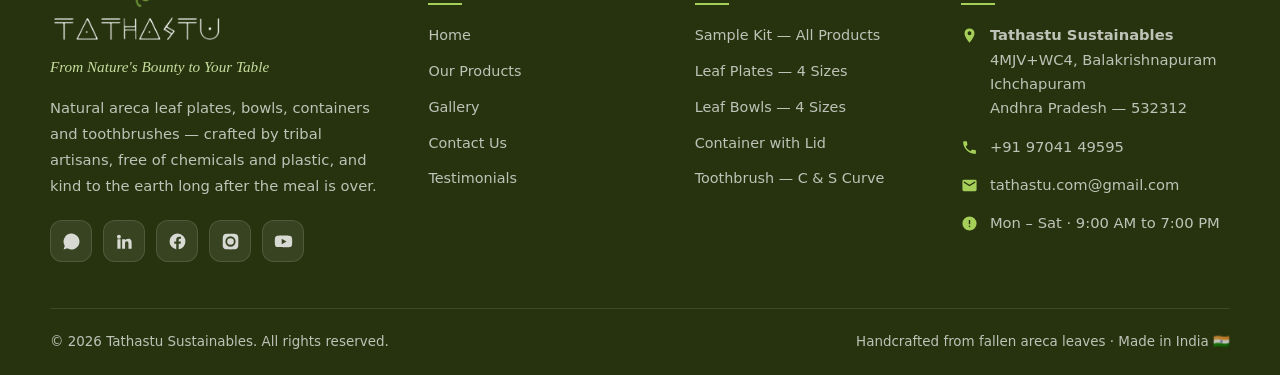
==== commit b83be1c2: "Show the full toothbrush photo instead of cropping it The photo is a wide landscape shot; object-fit" ====
--- a/index.html
+++ b/index.html
@@ -192,7 +192,7 @@
       <article class="card reveal">
         <div class="card-media">
           <span class="tag">2 Curves</span>
-          <img src="images/cat-toothbrush.jpg" data-label="Toothbrush C &amp; S Curve" data-seed="5" alt="Natural toothbrushes in C-curve and S-curve handle shapes">
+          <img src="images/cat-toothbrush.jpg" class="img-contain" data-label="Toothbrush C &amp; S Curve" data-seed="5" alt="Natural toothbrushes in C-curve and S-curve handle shapes">
         </div>
         <div class="card-body">
           <h3>Toothbrush</h3>
--- a/assets/css/style.css
+++ b/assets/css/style.css
@@ -41,6 +41,8 @@
 *,
 *::before,
 *::after { box-sizing: border-box; }
+
+figure { margin: 0; }
 
 html { scroll-behavior: smooth; }
 
@@ -466,7 +468,7 @@
   position: absolute; inset: 0; z-index: -1;
   background: rgba(39, 51, 15, 0.4);
 }
-.story-feature-body { max-width: 600px; }
+.story-feature-body { max-width: 600px; margin-left: auto; }
 .story-feature-body .badge {
   display: inline-block;
   background: rgba(255, 255, 255, 0.94);
@@ -585,6 +587,7 @@
   overflow: hidden;
 }
 .card-media img { width: 100%; height: 100%; object-fit: cover; transition: transform 0.5s ease; }
+.card-media img.img-contain { object-fit: contain; }
 .card:hover .card-media img { transform: scale(1.07); }
 .card-media .tag {
   position: absolute;
@@ -626,9 +629,9 @@
    ============================================================ */
 .gallery-grid {
   display: grid;
-  grid-template-columns: repeat(auto-fit, minmax(260px, 1fr));
+  grid-template-columns: repeat(auto-fit, minmax(220px, 1fr));
   grid-auto-rows: 220px;
-  gap: 18px;
+  gap: 6px;
 }
 .gal {
   position: relative;
